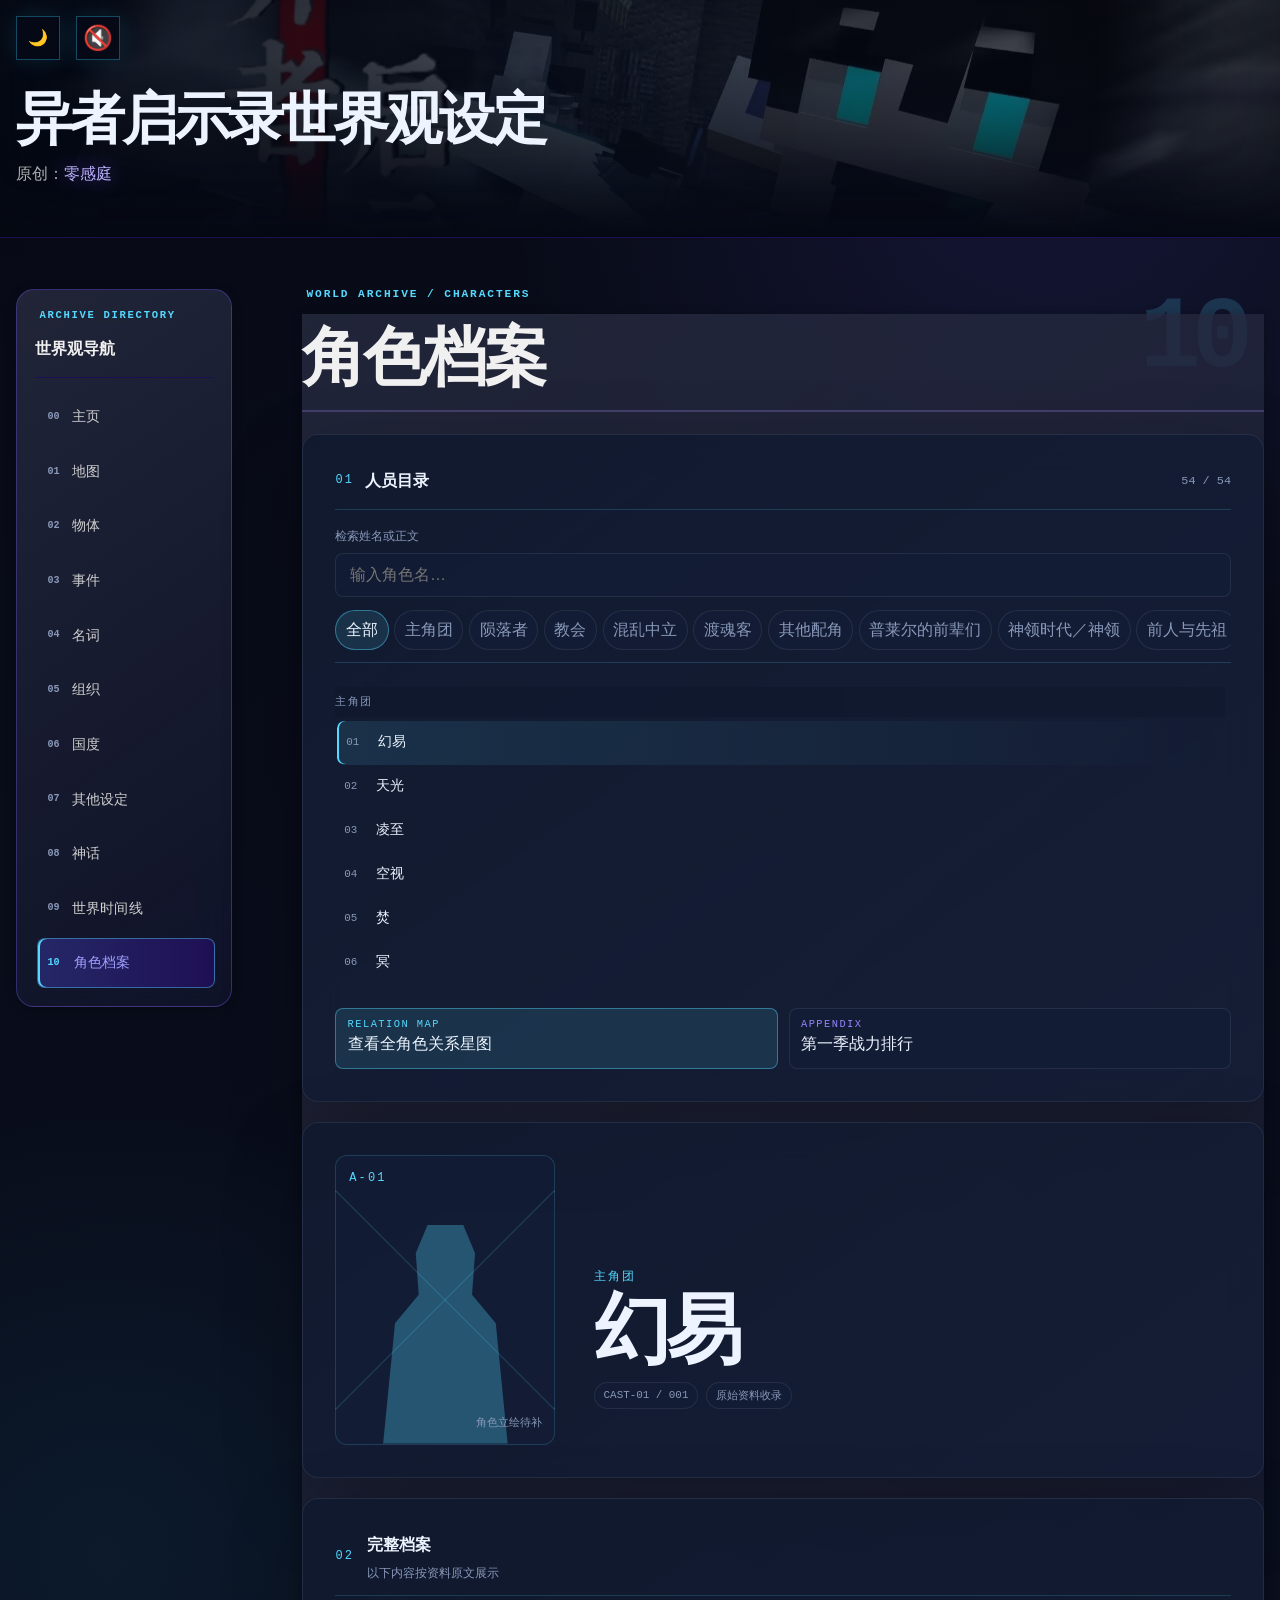
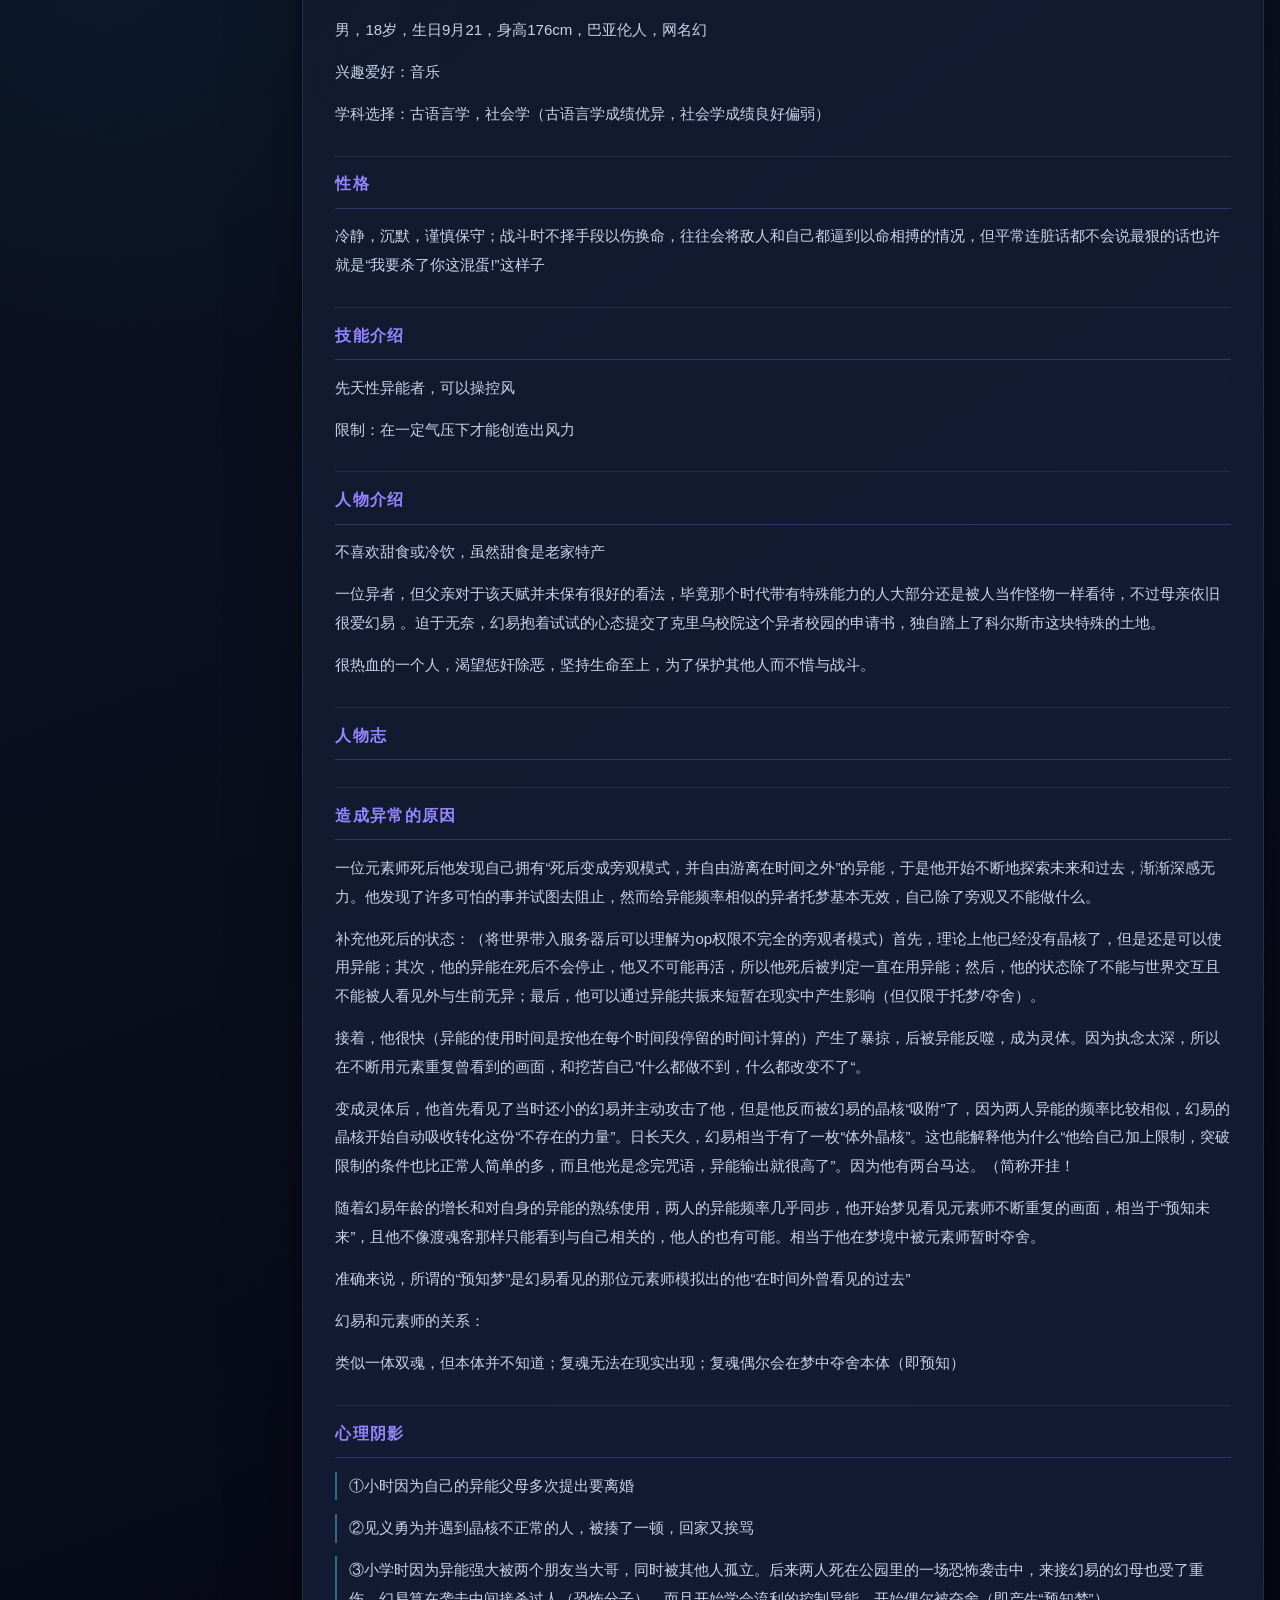
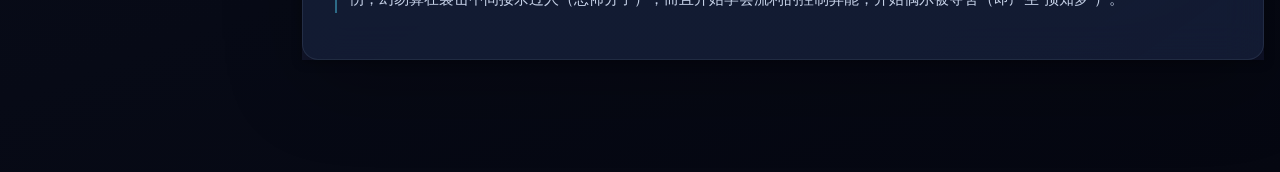
==== pages/characters.html @ fc9caeaf "feat(档案页): 统一子页面并新增角色关系星图 - 统一九个世界观子页面的档案视觉与深浅主题 - 新增角色档案检索、筛选和动态关系星图 - 保持正文原文不变并补充自动化验证" ====
<!DOCTYPE html>
<html lang="zh-CN">
<head>
  <meta charset="utf-8">
  <meta name="viewport" content="width=device-width, initial-scale=1">
  <meta name="page-id" content="characters">
  <meta name="page-title" content="角色档案">
  <link rel="icon" href="data:image/svg+xml,%3Csvg xmlns='http://www.w3.org/2000/svg' viewBox='0 0 64 64'%3E%3Crect width='64' height='64' rx='16' fill='%23050811'/%3E%3Cpath d='M41 13a22 22 0 1 0 0 38' fill='none' stroke='%236bd9ff' stroke-width='6' stroke-linecap='round'/%3E%3Cpath d='M31 20l14 12-14 12z' fill='%236bd9ff'/%3E%3C/svg%3E">
  <title>角色档案 - 异者启示录世界观设定集</title>
  <link rel="stylesheet" href="../css/style.css">
  <link rel="stylesheet" href="../css/anime-style.css">
  <link rel="stylesheet" href="../css/characters.css">
</head>
<body class="character-page">
  <header class="page-header">
    <div class="header-controls">
      <button type="button" class="mode-toggle" id="modeToggle" title="切换夜间模式" aria-label="切换夜间模式" aria-pressed="false">
        <span class="mode-icon" id="modeIcon">🌙</span>
      </button>
      <button type="button" class="music-toggle" id="musicToggle" title="切换背景音乐" aria-label="切换背景音乐" aria-pressed="false">
        <span class="music-icon" id="musicIcon"></span>
      </button>
    </div>
    <h1 class="page-title">异者启示录世界观设定</h1>
    <p class="author-info secondary">原创：<span style="color: #9c27b0; font-weight: 500;">零感庭</span></p>
  </header>

  <div class="main-container">
    <aside class="sidebar">
      <nav class="nav-container">
        <h3 class="nav-title">世界观导航</h3>
        <ul class="nav-list">
          <li class="nav-item"><a href="../index.html" class="nav-link">主页</a></li>
          <li class="nav-item"><a href="./map.html" class="nav-link">地图</a></li>
          <li class="nav-item"><a href="./objects.html" class="nav-link">物体</a></li>
          <li class="nav-item"><a href="./events.html" class="nav-link">事件</a></li>
          <li class="nav-item"><a href="./terms.html" class="nav-link">名词</a></li>
          <li class="nav-item"><a href="./organizations.html" class="nav-link">组织</a></li>
          <li class="nav-item"><a href="./countries.html" class="nav-link">国度</a></li>
          <li class="nav-item"><a href="./other.html" class="nav-link">其他设定</a></li>
          <li class="nav-item"><a href="./mythology.html" class="nav-link">神话</a></li>
          <li class="nav-item"><a href="./timeline.html" class="nav-link">世界时间线</a></li>
          <li class="nav-item"><a href="./characters.html" class="nav-link active">角色档案</a></li>
        </ul>
      </nav>
    </aside>

    <main class="content-area">
      <section class="section character-archive-section" aria-labelledby="character-page-title">
        <h2 id="character-page-title" class="section-title">角色档案</h2>
        <section class="character-directory-panel archive-record-card" aria-label="角色目录">
          <div class="directory-heading">
            <div>
              <span class="panel-index">01</span>
              <h2>人员目录</h2>
            </div>
            <span id="characterCount" class="character-count"></span>
          </div>
          <label class="character-search-label" for="characterSearch">检索姓名或正文</label>
          <input id="characterSearch" class="character-search" type="search" placeholder="输入角色名…" autocomplete="off">
          <div id="categoryFilters" class="category-filters" aria-label="阵营筛选"></div>
          <div id="characterDirectory" class="character-directory" aria-live="polite"></div>
          <div class="directory-actions">
            <button id="openRelationshipMap" class="relationship-map-button" type="button">
              <span>RELATION MAP</span>
              查看全角色关系星图
            </button>
            <button id="appendixButton" class="appendix-button" type="button">
              <span>APPENDIX</span>
              第一季战力排行
            </button>
          </div>
        </section>

        <section class="character-dossier" aria-live="polite" aria-labelledby="activeCharacterName">
          <div class="dossier-masthead archive-record-card">
            <div class="portrait-placeholder" aria-label="角色立绘占位">
              <span class="portrait-code" id="portraitCode">A-01</span>
              <span class="portrait-silhouette" aria-hidden="true"></span>
              <span class="portrait-note">角色立绘待补</span>
            </div>
            <div class="dossier-identity">
              <p class="dossier-category" id="activeCategory">主角团</p>
              <h2 id="activeCharacterName">幻易</h2>
              <div class="dossier-stamps">
                <span id="activeFileCode">CAST-01 / 001</span>
                <span>原始资料收录</span>
              </div>
            </div>
          </div>

          <div class="dossier-body-grid">
            <article class="source-document archive-record-card" aria-label="角色原始档案正文">
              <div class="document-heading">
                <span class="panel-index">02</span>
                <div>
                  <h3>完整档案</h3>
                  <p>以下内容按资料原文展示</p>
                </div>
              </div>
              <div id="characterContent" class="character-content"></div>
            </article>
          </div>
        </section>

        <section id="appendixView" class="character-dossier appendix-view archive-record-card" hidden aria-labelledby="appendixTitle">
          <div class="appendix-head">
            <p class="dossier-category">ARCHIVE APPENDIX</p>
            <h2 id="appendixTitle">第一季战力排行</h2>
            <p>以下内容按资料原文展示</p>
          </div>
          <article id="appendixContent" class="character-content appendix-content"></article>
        </section>
      </section>
    </main>
  </div>

  <div id="relationshipMapModal" class="relationship-map-modal" hidden>
    <section id="relationshipMapDialog" class="relationship-map-dialog" role="dialog" aria-modal="true" aria-labelledby="relationshipMapTitle">
      <header class="relationship-map-header">
        <div>
          <p class="relationship-map-kicker">PERSONNEL RELATION NETWORK</p>
          <h2 id="relationshipMapTitle">全角色关系星图</h2>
        </div>
        <button id="closeRelationshipMap" class="relationship-map-close" type="button" aria-label="关闭全角色关系星图">×</button>
      </header>
      <div class="relationship-map-toolbar">
        <label for="relationshipMapCharacterSelect">聚焦角色</label>
        <select id="relationshipMapCharacterSelect"></select>
        <p class="relationship-map-counts">
          <span><strong id="relationshipMapNodeCount">54</strong> 角色节点</span>
          <span><strong id="relationshipMapEdgeCount">36</strong> 关系连线</span>
        </p>
      </div>
      <div class="relationship-map-stage">
        <canvas id="relationshipMapCanvas" aria-label="可拖动、缩放并点击角色节点的全角色关系图"></canvas>
        <p class="relationship-map-hint">滚轮缩放 · 拖动画布 · 点击节点聚焦</p>
      </div>
      <footer class="relationship-map-inspector">
        <div>
          <span class="relationship-map-status">CURRENT FOCUS</span>
          <strong id="relationshipMapFocusName">全部角色</strong>
          <small id="relationshipMapFocusMeta">点击任一节点，仅显示其直接关系</small>
        </div>
        <button id="relationshipMapViewCharacter" type="button" disabled>查看角色档案</button>
      </footer>
    </section>
  </div>

  <button type="button" id="backToTop" class="back-to-top" title="返回顶部" aria-label="返回顶部">↑</button>
  <script src="../js/state-manager.js"></script>
  <script src="../js/characters-data.js"></script>
  <script src="../js/archive-page.js"></script>
  <script src="../js/shared.js"></script>
  <script src="../js/character-relationship-map.js"></script>
  <script src="../js/characters.js"></script>
</body>
</html>
---- css/style.css ----
/* ===== 重置和基础样式 ===== */
* {
  margin: 0;
  padding: 0;
  box-sizing: border-box;
}

html {
  scroll-behavior: smooth;
}

body {
  font-family: -apple-system, BlinkMacSystemFont, "Segoe UI", "Microsoft YaHei", sans-serif;
  line-height: 1.8;
  color: #333;
  background-color: #f0f0f0;
}

body.home-page {
  --home-copy-fade: 0;
  scroll-snap-type: y mandatory;
  overscroll-behavior-y: contain;
}

body.home-page .page-header,
body.home-page .main-container {
  scroll-snap-stop: always;
}

body.home-page .page-header {
  min-height: 100svh;
  display: flex;
  flex-direction: column;
  justify-content: center;
  align-items: center;
  padding: clamp(5rem, 12vh, 8rem) 1rem;
  scroll-snap-align: start;
  isolation: isolate;
}

body.home-page .page-header>* {
  position: relative;
  z-index: 1;
}

body.home-page .page-title {
  opacity: calc(1 - var(--home-copy-fade));
  transform: translateY(calc(var(--home-copy-fade) * -2rem));
  filter: blur(calc(var(--home-copy-fade) * 8px));
  transition: opacity 0.18s linear, transform 0.28s ease-out, filter 0.28s ease-out;
  animation: homeTitleIntroFade 1.35s ease-out 0.15s 1;
  will-change: opacity, transform, filter;
}

body.home-page .author-info.secondary {
  opacity: calc(1 - (var(--home-copy-fade) * 0.8));
  transform: translateY(calc(var(--home-copy-fade) * -1rem));
  transition: opacity 0.18s linear, transform 0.28s ease-out;
  will-change: opacity, transform;
}

body.home-page .main-container {
  min-height: 100svh;
  width: min(1400px, calc(100% - 2rem));
  padding: clamp(1.5rem, 4vh, 3rem) 0;
  gap: clamp(1.5rem, 3vw, 2.5rem);
  align-items: flex-start;
  scroll-snap-align: start;
}

body.home-page .sidebar {
  top: clamp(1rem, 8vh, 5rem);
}

body.home-page .content-area {
  position: relative;
  display: grid;
  gap: 2rem;
  align-content: center;
  padding-top: 4rem;
}

body.home-page .home-main-controls {
  top: 1rem;
  left: 1rem;
  z-index: 12;
}

body.home-page .image-slider {
  height: clamp(280px, 44svh, 460px);
  margin-bottom: 0;
}

body.home-page .home-intro {
  margin-bottom: 0;
}

/* 几何图案装饰 */
.geometric-decoration {
  position: relative;
  overflow: hidden;
}

.geometric-decoration::before {
  content: '';
  position: absolute;
  top: -50%;
  left: -50%;
  width: 200%;
  height: 200%;
  background:
    radial-gradient(circle at 25% 25%, rgba(52, 152, 219, 0.1) 0%, transparent 50%),
    radial-gradient(circle at 75% 75%, rgba(52, 152, 219, 0.1) 0%, transparent 50%),
    linear-gradient(45deg, transparent 48%, rgba(52, 152, 219, 0.1) 49%, rgba(52, 152, 219, 0.1) 51%, transparent 52%),
    linear-gradient(-45deg, transparent 48%, rgba(52, 152, 219, 0.1) 49%, rgba(52, 152, 219, 0.1) 51%, transparent 52%);
  background-size: 100px 100px, 100px 100px, 50px 50px, 50px 50px;
  animation: geometricMove 20s linear infinite;
  z-index: 0;
}

@keyframes geometricMove {
  0% {
    transform: translate(0, 0);
  }

  100% {
    transform: translate(50px, 50px);
  }
}

@keyframes homeTitleIntroFade {
  0% {
    opacity: 1;
    transform: translateY(0);
    filter: blur(0);
  }

  45% {
    opacity: 0.12;
    transform: translateY(-0.85rem);
    filter: blur(6px);
  }

  100% {
    opacity: 1;
    transform: translateY(0);
    filter: blur(0);
  }
}

/* ===== 布局样式 ===== */
.page-header {
  background-color: #e8eaf6;
  background-image: url('../picture/headPic.jpg');
  background-position: center center;
  background-repeat: no-repeat;
  background-size: cover;
  text-align: center;
  padding: 3rem 1rem;
  border-bottom: 1px solid #c5cae9;
  position: relative;
  overflow: hidden;
}

.page-header::before {
  content: '';
  position: absolute;
  inset: 0;
  background: none;
  z-index: 0;
}

.page-title {
  font-size: 2.5rem;
  margin-bottom: 1rem;
  color: #303f9f;
  font-weight: 700;
  position: relative;
  z-index: 1;
}

.author-info {
  font-size: 1rem;
  color: #666;
  margin: 0.5rem 0;
  position: relative;
  z-index: 1;
}

.author-info.secondary {
  color: #888;
  position: relative;
  z-index: 1;
}

/* ===== 主容器 ===== */
.main-container {
  display: flex;
  max-width: 1400px;
  margin: 0 auto;
  padding: 2rem 0;
}

/* ===== 左侧导航 ===== */
.sidebar {
  width: 250px;
  position: sticky;
  top: 2rem;
  height: fit-content;
  margin-right: 2rem;
}

.nav-container {
  background-color: #ffffff;
  border-radius: 8px;
  box-shadow: 0 2px 10px rgba(0, 0, 0, 0.1);
  padding: 1.5rem;
}

.nav-title {
  font-size: 1.2rem;
  font-weight: 600;
  color: #303f9f;
  margin-bottom: 1rem;
  padding-bottom: 0.5rem;
  border-bottom: 1px solid #e8eaf6;
}

.nav-list {
  list-style: none;
}

.nav-item {
  margin-bottom: 0.5rem;
}

.nav-link {
  color: #666;
  text-decoration: none;
  padding: 0.75rem 1rem;
  display: block;
  border-radius: 4px;
  transition: background-color 0.3s ease, color 0.3s ease, transform 0.3s ease, box-shadow 0.3s ease, opacity 0.3s ease, visibility 0.3s ease, border-color 0.3s ease;
}

.nav-link:hover {
  background-color: #e8eaf6;
  color: #303f9f;
  transform: translateX(5px);
}

.nav-link.active {
  background-color: #c5cae9;
  color: #303f9f;
  font-weight: 500;
}

/* ===== 右侧内容 ===== */
.content-area {
  flex: 1;
}

/* ===== 图片滚动区域 ===== */
.image-slider {
  position: relative;
  overflow: hidden;
  border-radius: 12px;
  margin-bottom: 3rem;
  box-shadow: 0 4px 20px rgba(0, 0, 0, 0.1);
  height: 400px;
  width: 100%;
}

.slider-container {
  position: relative;
  width: 100%;
  height: 100%;
  overflow: hidden;
}

.slider-wrapper {
  display: flex;
  height: 100%;
  transition: transform 2s ease;
}

.slider-item {
  flex: 0 0 100%;
  height: 100%;
  display: flex;
  align-items: center;
  justify-content: center;
  background-color: #e8eaf6;
}

.slider-item img {
  max-width: 100%;
  max-height: 100%;
  object-fit: contain;
}

.slider-controls {
  position: absolute;
  top: 50%;
  left: 0;
  right: 0;
  transform: translateY(-50%);
  display: flex;
  justify-content: space-between;
  padding: 0 1rem;
}

.slider-btn {
  background-color: rgba(255, 255, 255, 0.8);
  border: none;
  border-radius: 50%;
  width: 40px;
  height: 40px;
  font-size: 1.5rem;
  cursor: pointer;
  transition: background-color 0.3s ease, color 0.3s ease, transform 0.3s ease, box-shadow 0.3s ease, opacity 0.3s ease, visibility 0.3s ease, border-color 0.3s ease;
  box-shadow: 0 2px 10px rgba(0, 0, 0, 0.1);
}

.slider-btn:hover {
  background-color: #ffffff;
  transform: scale(1.1);
}

/* ===== 内容区域 ===== */
.section {
  background-color: #ffffff;
  border-radius: 8px;
  padding: 2rem;
  margin-bottom: 2rem;
  box-shadow: 0 2px 10px rgba(0, 0, 0, 0.1);
}

.section-title {
  font-size: 1.75rem;
  color: #303f9f;
  margin-bottom: 1.5rem;
  padding-bottom: 0.75rem;
  border-bottom: 2px solid #3498db;
}

/* 内容项目标题样式 */
.object-item h3,
.event-item h3,
.term-item h3,
.country-article h3,
.content-section h3 {
  font-size: 1.5rem;
  color: #2c3e50;
  margin-bottom: 1rem;
  padding-bottom: 0.5rem;
  border-bottom: 1px solid #e8eaf6;
}

body.dark-mode .object-item h3,
body.dark-mode .event-item h3,
body.dark-mode .term-item h3,
body.dark-mode .country-article h3,
body.dark-mode .content-section h3 {
  color: #f0f0f0;
  border-bottom: 1px solid #3a316a;
}

/* h4 和 h5 标题样式 */
h4 {
  font-size: 1.25rem;
  color: #34495e;
  margin: 1.5rem 0 1rem 0;
  padding-bottom: 0.5rem;
  border-bottom: 1px solid #e3e7f1;
}

h5 {
  font-size: 1.1rem;
  color: #495057;
  margin: 1rem 0 0.75rem 0;
  padding-bottom: 0.25rem;
  border-bottom: 1px solid #e9ecef;
}

body.dark-mode h4 {
  color: #d0d0d0;
  border-bottom: 1px solid #3a316a;
}

body.dark-mode h5 {
  color: #b0b0b0;
  border-bottom: 1px solid #3a316a;
}

/* ===== 内容项目样式 ===== */
.country-article,
.object-item,
.event-item,
.term-item,
.content-section {
  background-color: #fafaff;
  border-radius: 8px;
  padding: 1.5rem;
  margin-bottom: 1.5rem;
  border: 1px solid #e3e7f1;
  box-shadow: 0 2px 8px rgba(0, 0, 0, 0.05);
  transition: background-color 0.3s ease, color 0.3s ease, transform 0.3s ease, box-shadow 0.3s ease, opacity 0.3s ease, visibility 0.3s ease, border-color 0.3s ease;
}

.country-article:hover,
.object-item:hover,
.event-item:hover,
.term-item:hover,
.content-section:hover {
  box-shadow: 0 4px 16px rgba(0, 0, 0, 0.1);
  transform: translateY(-2px);
}

.country-title {
  font-size: 1.5rem;
  color: #303f9f;
  margin-bottom: 1rem;
}

.subsection-title {
  font-size: 1.2rem;
  color: #666;
  margin: 1.25rem 0 0.75rem 0;
  font-weight: 600;
}

.content-paragraph {
  text-indent: 2em;
  margin: 0.75rem 0;
  line-height: 1.8;
  color: #333;
}

.highlight-text {
  color: #303f9f;
  font-weight: 500;
}

/* 其他设定部分的内容框 */
.other-content-box {
  background-color: #fafaff;
  border-radius: 8px;
  padding: 1.5rem;
  margin-bottom: 1.5rem;
  border: 1px solid #e3e7f1;
  box-shadow: 0 2px 8px rgba(0, 0, 0, 0.05);
}

/* ===== 子导航样式 ===== */
.sub-nav {
  margin-bottom: 2rem;
}

.sub-nav ul {
  list-style: none;
  display: flex;
  flex-wrap: wrap;
  gap: 1rem;
  transition: background-color 0.3s ease, color 0.3s ease, transform 0.3s ease, box-shadow 0.3s ease, opacity 0.3s ease, visibility 0.3s ease, border-color 0.3s ease;
}

.sub-nav li {
  margin-bottom: 0;
  flex-shrink: 0;
  transition: background-color 0.3s ease, color 0.3s ease, transform 0.3s ease, box-shadow 0.3s ease, opacity 0.3s ease, visibility 0.3s ease, border-color 0.3s ease;
  position: relative;
}

.sub-nav a {
  color: #303f9f;
  text-decoration: none;
  padding: 0.5rem 1rem;
  border-radius: 4px;
  background-color: #fafaff;
  transition: background-color 0.3s ease, color 0.3s ease, transform 0.3s ease, box-shadow 0.3s ease, opacity 0.3s ease, visibility 0.3s ease, border-color 0.3s ease;
  display: block;
  white-space: nowrap;
}

.sub-nav li:hover {
  transform: scale(1.1);
  z-index: 10;
}

.sub-nav li:hover~li {
  transform: translateX(5px);
}

.sub-nav li:hover+li {
  transform: translateX(10px);
}

.sub-nav li:hover a {
  background-color: #e8eaf6;
  box-shadow: 0 4px 12px rgba(52, 152, 219, 0.3);
  color: #303f9f;
}

/* ===== 返回顶部按钮 ===== */
.back-to-top {
  position: fixed;
  bottom: 2rem;
  right: 2rem;
  background-color: #c5cae9;
  color: #303f9f;
  border: none;
  border-radius: 50%;
  width: 50px;
  height: 50px;
  font-size: 1.5rem;
  cursor: pointer;
  opacity: 0;
  visibility: hidden;
  transition: background-color 0.3s ease, color 0.3s ease, transform 0.3s ease, box-shadow 0.3s ease, opacity 0.3s ease, visibility 0.3s ease, border-color 0.3s ease;
  box-shadow: 0 2px 10px rgba(0, 0, 0, 0.2);
  z-index: 999;
}

.back-to-top.visible {
  opacity: 1;
  visibility: visible;
}

.back-to-top:hover {
  background-color: #303f9f;
  color: #ffffff;
  transform: translateY(-3px);
  box-shadow: 0 4px 15px rgba(0, 0, 0, 0.3);
}

/* ===== 响应式设计 ===== */
@media (max-width: 1024px) {
  .main-container {
    flex-direction: column;
    padding: 1rem;
  }

  .sidebar {
    width: 100%;
    position: relative;
    top: 0;
    margin-right: 0;
    margin-bottom: 2rem;
  }

  .nav-list {
    display: flex;
    overflow-x: auto;
    padding-bottom: 0.5rem;
  }

  .nav-item {
    margin-right: 0.5rem;
    margin-bottom: 0;
    flex-shrink: 0;
  }

  .nav-link {
    white-space: nowrap;
  }

  .image-slider {
    height: 300px;
  }

  body.home-page {
    scroll-snap-type: y proximity;
  }

  body.home-page .page-header {
    min-height: 90svh;
  }

  body.home-page .main-container {
    width: auto;
    min-height: auto;
    padding: 1rem;
  }

  body.home-page .content-area {
    align-content: start;
  }

  body.home-page .home-main-controls {
    top: 0.75rem;
    left: 0.75rem;
  }

}

@media (max-width: 768px) {
  .page-title {
    font-size: 2rem;
  }

  .section {
    padding: 1.5rem;
  }

  .country-article {
    padding: 1.25rem;
  }

  .image-slider {
    height: 250px;
  }

  .back-to-top {
    bottom: 1rem;
    right: 1rem;
    width: 45px;
    height: 45px;
    font-size: 1.25rem;
  }

  body.home-page .page-header {
    min-height: 86svh;
  }
}

@media (max-width: 480px) {
  .page-header {
    padding: 2rem 1rem;
  }

  .page-title {
    font-size: 1.75rem;
  }

  .section {
    padding: 1rem;
  }

  .image-slider {
    height: 200px;
  }
}

/* 模式切换按钮 */
.header-controls {
  position: absolute;
  top: 1rem;
  left: 1rem;
  display: flex;
  align-items: center;
  gap: 1rem;
  z-index: 10;
}



.mode-toggle {
  background: none;
  border: none;
  padding: 0;
  color: inherit;
  cursor: pointer;
  font-size: 1.5rem;
  transition: transform 0.3s ease;
  display: flex;
  align-items: center;
  justify-content: center;
  width: 32px;
  height: 32px;
}

.music-toggle {
  background: none;
  border: none;
  padding: 0;
  color: inherit;
  cursor: pointer;
  font-size: 1.5rem;
  transition: transform 0.3s ease;
  display: flex;
  align-items: center;
  justify-content: center;
  width: 32px;
  height: 32px;
}

.mode-toggle:hover,
.music-toggle:hover {
  transform: scale(1.1);
}

.mode-toggle:focus-visible,
.music-toggle:focus-visible,
.slider-btn:focus-visible,
.back-to-top:focus-visible,
.nav-link:focus-visible {
  outline: 2px solid #3498db;
  outline-offset: 3px;
}

.mode-icon {
  display: block;
}

/* 音乐图标 - 使用emoji */
.music-icon {
  display: inline-block;
  font-size: 1.5rem;
}

body.dark-mode .music-icon.muted::after {
  background-color: #666;
}

/* 夜间模式 */
body.dark-mode {
  background-color: #1a0436;
  color: #e0e0e0;
}

body.dark-mode .page-header {
  background-color: #2a1d32;
  border-bottom: 1px solid #1e0f53;
}

body.dark-mode .page-header::before {
  background: none;
}

body.dark-mode .page-title {
  color: #f0f0f0;
}

body.dark-mode .author-info {
  color: #d0d0d0;
}

body.dark-mode .author-info.secondary {
  color: #b0b0b0;
}


body.dark-mode .nav-container {
  background-color: #2a1d32;
  box-shadow: 0 2px 10px rgba(0, 0, 0, 0.3);
}

body.dark-mode .nav-title {
  color: #f0f0f0;
  border-bottom: 1px solid #1e0f53;
}

body.dark-mode .nav-link {
  color: #d0d0d0;
}

body.dark-mode .nav-link:hover {
  background-color: #1e0f53;
  color: #a0a0ff;
}

body.dark-mode .nav-link.active {
  background-color: #1e0f53;
  color: #a0a0ff;
}

body.dark-mode .slider-item {
  background-color: #2a1d32;
}

body.dark-mode .section {
  background-color: #2a1d32;
  box-shadow: 0 2px 10px rgba(0, 0, 0, 0.3);
}

body.dark-mode .section-title {
  color: #f0f0f0;
  border-bottom: 2px solid #413c6a;
}

body.dark-mode table {
  border-collapse: collapse;
  width: 100%;
}

body.dark-mode table th,
body.dark-mode table td {
  border: 1px solid #413c6a;
  padding: 0.75rem;
  text-align: left;
}

body.dark-mode table th {
  background-color: #211c48;
  color: #f0f0f0;
}

body.dark-mode .country-article,
body.dark-mode .object-item,
body.dark-mode .event-item,
body.dark-mode .term-item,
body.dark-mode .content-section,
body.dark-mode .other-content-box {
  background-color: #211c48;
  border: 1px solid #3a316a;
  box-shadow: 0 2px 8px rgba(0, 0, 0, 0.2);
  transition: background-color 0.3s ease, color 0.3s ease, transform 0.3s ease, box-shadow 0.3s ease, opacity 0.3s ease, visibility 0.3s ease, border-color 0.3s ease;
}

body.dark-mode .country-article:hover,
body.dark-mode .object-item:hover,
body.dark-mode .event-item:hover,
body.dark-mode .term-item:hover,
body.dark-mode .content-section:hover,
body.dark-mode .other-content-box:hover {
  box-shadow: 0 4px 16px rgba(0, 0, 0, 0.3);
  transform: translateY(-2px);
}

body.dark-mode .country-title {
  color: #f0f0f0;
}

body.dark-mode .subsection-title {
  color: #d0d0d0;
}

body.dark-mode .content-paragraph {
  color: #d0d0d0;
}

body.dark-mode .highlight-text {
  color: #f0f0f0;
}

body.dark-mode .sub-nav a {
  color: #d0d0d0;
  background-color: #211c48;
}

body.dark-mode .sub-nav li:hover a {
  background-color: #2a1d32;
  box-shadow: 0 4px 12px rgba(100, 100, 255, 0.3);
  color: #f0f0f0;
}

body.dark-mode .back-to-top {
  background-color: #1e0f53;
  color: #f0f0f0;
  box-shadow: 0 2px 10px rgba(0, 0, 0, 0.3);
}

body.dark-mode .back-to-top:hover {
  background-color: #2a1d32;
  color: #ffffff;
  box-shadow: 0 4px 15px rgba(0, 0, 0, 0.4);
}

body.dark-mode footer {
  background-color: #2a1d32 !important;
  border-top: 1px solid #1e0f53 !important;
  color: #d0d0d0 !important;
}

/* 组织框样式 */
.org-box {
  background-color: #fcfaff;
  border-radius: 8px;
  padding: 1.5rem;
  margin-bottom: 1.5rem;
  border: 1px solid #e3e7f1;
  box-shadow: 0 2px 8px rgba(0, 0, 0, 0.05);
  transition: background-color 0.3s ease, color 0.3s ease, transform 0.3s ease, box-shadow 0.3s ease, opacity 0.3s ease, visibility 0.3s ease, border-color 0.3s ease;
}

.org-box:hover {
  box-shadow: 0 4px 16px rgba(0, 0, 0, 0.1);
  transform: translateY(-2px);
}

body.dark-mode .org-box {
  background-color: #211c48 !important;
  border: 1px solid #3a316a;
  box-shadow: 0 2px 8px rgba(0, 0, 0, 0.2);
}

body.dark-mode .org-box:hover {
  box-shadow: 0 4px 16px rgba(0, 0, 0, 0.3);
}

/* 主页介绍部分样式 */
.home-intro {
  background-color: #ffffff;
  border-radius: 8px;
  padding: 2rem;
  margin-bottom: 2rem;
  box-shadow: 0 2px 10px rgba(0, 0, 0, 0.1);
}

.home-intro .content-paragraph {
  text-indent: 0;
  margin: 1rem 0;
  line-height: 1.8;
  color: #333;
}

.home-intro ul {
  list-style: disc;
  margin: 1rem 0;
  padding-left: 2rem;
}

.home-intro li {
  margin-bottom: 0.5rem;
  color: #333;
}

body.dark-mode .home-intro {
  background-color: #2a1d32;
  box-shadow: 0 2px 10px rgba(0, 0, 0, 0.3);
}

body.dark-mode .home-intro .content-paragraph {
  color: #d0d0d0;
}

body.dark-mode .home-intro li {
  color: #d0d0d0;
}

/* 页脚样式 */
.page-footer {
  background-color: #e8eaf6;
  text-align: center;
  padding: clamp(1.75rem, 3vw, 2.5rem) 1.5rem;
  margin-top: clamp(1.5rem, 3vh, 2.25rem);
  border-top: 1px solid #c5cae9;
  color: #666;
}

.page-footer p {
  margin: 0.35rem 0;
  color: #666;
  line-height: 1.7;
  font-size: 0.95rem;
}

body.dark-mode .page-footer {
  background-color: #2a1d32;
  border-top: 1px solid #1e0f53;
  color: #d0d0d0;
}

body.dark-mode .page-footer p {
  color: #d0d0d0;
}

body.dark-mode .content-box {
  background-color: #211c48 !important;
  color: #d0d0d0 !important;
}

body.dark-mode .content-box p {
  color: #d0d0d0 !important;
}

/* 几何线条图标 */
.mode-icon.moon {
  position: relative;
  width: 24px;
  height: 24px;
  display: inline-block;
}

.mode-icon.moon::before {
  content: '';
  position: absolute;
  top: 0;
  left: 0;
  width: 24px;
  height: 24px;
  border: 2px solid #f0f0f0;
  border-radius: 50%;
  box-shadow: inset -6px -6px 0 0 #1a0436;
}

.mode-icon.sun {
  position: relative;
  width: 24px;
  height: 24px;
  display: inline-block;
}

.mode-icon.sun::before {
  content: '';
  position: absolute;
  top: 6px;
  left: 6px;
  width: 12px;
  height: 12px;
  background-color: #f0f0f0;
  border-radius: 50%;
}

.mode-icon.sun::after {
  content: '';
  position: absolute;
  top: 0;
  left: 10px;
  width: 4px;
  height: 24px;
  background-color: #f0f0f0;
  box-shadow: 14px 0 0 0 #f0f0f0, 7px 7px 0 0 #f0f0f0, 7px -7px 0 0 #f0f0f0, -7px 7px 0 0 #f0f0f0, -7px -7px 0 0 #f0f0f0;
}
---- css/anime-style.css ----
/* 番剧资料站视觉覆盖层：尽量不改正文结构 */
:root {
  color-scheme: dark;
  --anime-bg: #070917;
  --anime-bg-2: #120a24;
  --anime-surface: rgba(18, 22, 45, 0.76);
  --anime-surface-strong: rgba(26, 32, 68, 0.92);
  --anime-border: rgba(124, 92, 255, 0.34);
  --anime-border-hot: rgba(53, 212, 255, 0.58);
  --anime-text: #eaf0ff;
  --anime-muted: #9da9d3;
  --anime-blue: #35d4ff;
  --anime-purple: #7c5cff;
  --anime-red: #ff3d6e;
  --anime-gold: #ffd36a;
  --anime-shadow: 0 24px 80px rgba(0, 0, 0, 0.46);
  --anime-ease: cubic-bezier(.2, .8, .2, 1);
  --author-chip-bg: linear-gradient(135deg, rgba(3, 8, 24, 0.88), rgba(24, 21, 54, 0.82));
  --author-chip-border: var(--anime-border);
  --author-chip-text: #f7fbff;
  --author-chip-name: #beb4ff;
  --author-chip-shadow: 0 14px 36px rgba(0, 0, 0, 0.34);
  --author-chip-name-shadow: 0 0 18px rgba(124, 92, 255, 0.56);
}

html {
  background: var(--anime-bg);
}

body {
  color: var(--anime-text);
  background:
    radial-gradient(circle at 16% 12%, rgba(53, 212, 255, 0.2), transparent 28rem),
    radial-gradient(circle at 86% 18%, rgba(124, 92, 255, 0.28), transparent 32rem),
    radial-gradient(circle at 70% 78%, rgba(255, 61, 110, 0.13), transparent 26rem),
    linear-gradient(135deg, var(--anime-bg), var(--anime-bg-2) 58%, #050611);
  overflow-x: hidden;
}

body.anime-home-page a,
body.anime-home-page a:hover,
body.anime-home-page a:focus-visible,
body.anime-home-page a:active {
  text-decoration: none;
}

body::before,
body::after {
  content: '';
  position: fixed;
  inset: 0;
  pointer-events: none;
  z-index: -1;
}

body::before {
  background-image:
    linear-gradient(rgba(53, 212, 255, 0.05) 1px, transparent 1px),
    linear-gradient(90deg, rgba(53, 212, 255, 0.05) 1px, transparent 1px);
  background-size: 72px 72px;
  mask-image: linear-gradient(to bottom, black, transparent 82%);
}

body::after {
  background: linear-gradient(transparent 94%, rgba(53, 212, 255, 0.08) 95%, transparent 100%);
  background-size: 100% 9px;
  mix-blend-mode: screen;
  opacity: 0.45;
}

.page-header {
  min-height: 42svh;
  display: grid;
  place-items: center;
  padding: clamp(4rem, 10vh, 8rem) 1rem;
  border-bottom: 1px solid rgba(53, 212, 255, 0.18);
  background-color: #10142d;
  background-image:
    linear-gradient(to top, rgba(7, 9, 23, 0.92), rgba(7, 9, 23, 0.18) 56%, rgba(7, 9, 23, 0.78)),
    radial-gradient(circle at 72% 18%, rgba(53, 212, 255, 0.28), transparent 18rem),
    url('../picture/headPic.jpg');
  background-size: cover;
  box-shadow: inset 0 -80px 90px rgba(7, 9, 23, 0.78);
}

body.home-page .page-header {
  min-height: 100svh;
}

.page-header::before {
  background:
    linear-gradient(90deg, transparent, rgba(53, 212, 255, 0.18), transparent),
    radial-gradient(circle at 50% 50%, rgba(124, 92, 255, 0.2), transparent 22rem);
  opacity: 0.7;
}

.page-title {
  margin: 0;
  max-width: min(100%, 980px);
  color: var(--anime-text);
  font-size: clamp(2.8rem, 8vw, 7.2rem);
  line-height: 0.98;
  letter-spacing: -0.08em;
  text-shadow: 0 0 36px rgba(53, 212, 255, 0.28), 0 14px 60px rgba(0, 0, 0, 0.45);
  text-wrap: balance;
}

.author-info.secondary {
  margin-top: 1.25rem;
  padding: 0.65rem 1rem;
  border: 1px solid var(--author-chip-border);
  border-radius: 999px;
  color: var(--author-chip-text);
  background: var(--author-chip-bg);
  box-shadow: var(--author-chip-shadow);
  backdrop-filter: blur(14px);
  -webkit-backdrop-filter: blur(14px);
}

.author-info.secondary span {
  color: var(--author-chip-name) !important;
  text-shadow: var(--author-chip-name-shadow);
}

.main-container {
  width: min(1400px, calc(100% - 2rem));
  gap: clamp(1.5rem, 3vw, 2.5rem);
  padding: clamp(1.5rem, 4vh, 3rem) 0;
}

.sidebar {
  width: 270px;
}

.nav-container,
.section,
.home-intro,
.country-article,
.object-item,
.event-item,
.term-item,
.content-section,
.other-content-box,
.org-box {
  border: 1px solid var(--anime-border);
  background:
    linear-gradient(145deg, rgba(255, 255, 255, 0.08), transparent),
    var(--anime-surface);
  box-shadow: inset 0 1px 0 rgba(255, 255, 255, 0.08), var(--anime-shadow);
  backdrop-filter: blur(18px);
}

.nav-container {
  position: relative;
  overflow: hidden;
  border-radius: 28px;
  padding: 1.25rem;
}

.nav-container::before {
  content: 'ARCHIVE DIRECTORY';
  display: block;
  margin-bottom: 0.8rem;
  color: var(--anime-blue);
  font-size: 0.72rem;
  letter-spacing: 0.18em;
}

.nav-title {
  color: var(--anime-text);
  border-bottom-color: rgba(53, 212, 255, 0.2);
}

.nav-list {
  display: grid;
  gap: 0.55rem;
}

.nav-item {
  margin: 0;
}

.nav-link {
  min-height: 44px;
  color: var(--anime-muted);
  border: 1px solid transparent;
  border-radius: 16px;
  background: rgba(255, 255, 255, 0.035);
  letter-spacing: 0.04em;
  transition: background-color 0.22s var(--anime-ease), color 0.22s var(--anime-ease), transform 0.22s var(--anime-ease), box-shadow 0.22s var(--anime-ease), border-color 0.22s var(--anime-ease);
}

.nav-link:hover,
.nav-link:focus-visible,
.nav-link.active {
  color: var(--anime-text);
  border-color: var(--anime-border-hot);
  background: rgba(53, 212, 255, 0.1);
  box-shadow: 0 0 26px rgba(53, 212, 255, 0.12), inset 0 0 16px rgba(53, 212, 255, 0.06);
  transform: translateX(4px);
}

.content-area {
  min-width: 0;
}

.section,
.home-intro {
  border-radius: 32px;
  padding: clamp(1.25rem, 3vw, 2.25rem);
}

.section-title {
  color: var(--anime-text);
  border-bottom: 1px solid rgba(53, 212, 255, 0.28);
  font-size: clamp(1.7rem, 3vw, 2.55rem);
  letter-spacing: -0.04em;
}

.section-title::before {
  content: 'FILE / ';
  color: var(--anime-blue);
  font-size: 0.78rem;
  letter-spacing: 0.16em;
  vertical-align: middle;
}

.country-title,
.object-item h3,
.event-item h3,
.term-item h3,
.country-article h3,
.content-section h3 {
  color: #fff;
  border-bottom-color: rgba(124, 92, 255, 0.26);
  text-shadow: 0 0 18px rgba(124, 92, 255, 0.22);
}

h4,
h5,
.subsection-title {
  color: #d9e2ff;
  border-bottom-color: rgba(53, 212, 255, 0.16);
}

.content-paragraph,
.home-intro .content-paragraph,
.home-intro li,
.country-article p,
.object-item p,
.event-item p,
.term-item p,
.content-section p,
.other-content-box p,
.org-box p {
  color: #cbd6f6;
}

.highlight-text,
strong {
  color: #f2d6ff;
}

.image-slider {
  height: clamp(260px, 44svh, 480px);
  border: 1px solid rgba(53, 212, 255, 0.26);
  border-radius: 30px;
  background: var(--anime-surface);
  box-shadow: var(--anime-shadow), 0 0 44px rgba(124, 92, 255, 0.14);
}

.slider-item {
  background:
    radial-gradient(circle at 50% 20%, rgba(53, 212, 255, 0.12), transparent 20rem),
    rgba(16, 20, 45, 0.72);
}

.slider-item img,
.map-image img,
.content-paragraph img {
  border-radius: 22px;
  box-shadow: 0 18px 50px rgba(0, 0, 0, 0.28);
}

.slider-btn,
.mode-toggle,
.music-toggle,
.back-to-top {
  min-width: 44px;
  min-height: 44px;
  color: var(--anime-text);
  border: 1px solid rgba(53, 212, 255, 0.32);
  background: rgba(7, 9, 23, 0.62);
  backdrop-filter: blur(12px);
  box-shadow: 0 0 24px rgba(53, 212, 255, 0.12);
}

.slider-btn:hover,
.mode-toggle:hover,
.music-toggle:hover,
.back-to-top:hover {
  color: #fff;
  border-color: var(--anime-border-hot);
  background: rgba(53, 212, 255, 0.13);
  transform: translateY(-2px) scale(1.04);
}

.mode-toggle:focus-visible,
.music-toggle:focus-visible,
.slider-btn:focus-visible,
.back-to-top:focus-visible,
.nav-link:focus-visible,
.sub-nav a:focus-visible {
  outline: 2px solid var(--anime-blue);
  outline-offset: 3px;
}

.sub-nav ul {
  gap: 0.75rem;
}

.sub-nav a {
  color: #dbe5ff;
  border: 1px solid rgba(124, 92, 255, 0.28);
  border-radius: 999px;
  background: rgba(255, 255, 255, 0.05);
  transition: background-color 0.22s var(--anime-ease), color 0.22s var(--anime-ease), box-shadow 0.22s var(--anime-ease), border-color 0.22s var(--anime-ease);
}

.sub-nav li:hover,
.sub-nav li:hover + li,
.sub-nav li:hover ~ li {
  transform: none;
}

.sub-nav li:hover a,
.sub-nav a:focus-visible {
  color: #fff;
  border-color: var(--anime-border-hot);
  background: rgba(53, 212, 255, 0.12);
  box-shadow: 0 0 24px rgba(53, 212, 255, 0.13);
}

.country-article,
.object-item,
.event-item,
.term-item,
.content-section,
.other-content-box,
.org-box {
  border-radius: 26px;
  transition: transform 0.22s var(--anime-ease), box-shadow 0.22s var(--anime-ease), border-color 0.22s var(--anime-ease), background-color 0.22s var(--anime-ease);
}

.country-article:hover,
.object-item:hover,
.event-item:hover,
.term-item:hover,
.content-section:hover,
.other-content-box:hover,
.org-box:hover {
  border-color: var(--anime-border-hot);
  box-shadow: 0 20px 60px rgba(0, 0, 0, 0.34), 0 0 32px rgba(53, 212, 255, 0.11);
  transform: translateY(-3px);
}

table {
  overflow: hidden;
  border-radius: 18px;
  border-collapse: separate;
  border-spacing: 0;
}

table th,
table td {
  border-color: rgba(124, 92, 255, 0.22) !important;
}

table th {
  color: #fff;
  background: rgba(53, 212, 255, 0.1) !important;
}

iframe {
  border-radius: 24px;
  box-shadow: 0 18px 54px rgba(0, 0, 0, 0.32);
}

.page-footer {
  border-top: 1px solid rgba(53, 212, 255, 0.18);
  color: var(--anime-muted);
  background: rgba(7, 9, 23, 0.76);
}

.page-footer p {
  color: var(--anime-muted);
}

html.dark-mode,
body.dark-mode {
  color-scheme: dark;
  background:
    radial-gradient(circle at 16% 12%, rgba(53, 212, 255, 0.2), transparent 28rem),
    radial-gradient(circle at 86% 18%, rgba(124, 92, 255, 0.28), transparent 32rem),
    linear-gradient(135deg, var(--anime-bg), var(--anime-bg-2) 58%, #050611);
}

body.dark-mode .nav-container,
body.dark-mode .section,
body.dark-mode .home-intro,
body.dark-mode .country-article,
body.dark-mode .object-item,
body.dark-mode .event-item,
body.dark-mode .term-item,
body.dark-mode .content-section,
body.dark-mode .other-content-box,
body.dark-mode .org-box {
  background:
    linear-gradient(145deg, rgba(255, 255, 255, 0.08), transparent),
    var(--anime-surface);
  border-color: var(--anime-border);
}

/* 首页高还原番剧官网布局 */
.anime-shell {
  width: min(1180px, calc(100% - 32px));
  margin: 0 auto;
}

.anime-topbar {
  position: sticky;
  top: 0;
  z-index: 20;
  display: flex;
  align-items: center;
  justify-content: space-between;
  gap: 16px;
  padding: 16px 0;
  backdrop-filter: blur(18px);
}

.brand-mark {
  display: flex;
  align-items: center;
  gap: 12px;
  min-width: 0;
  color: var(--anime-text);
  font-weight: 800;
  letter-spacing: 0.08em;
}

.brand-sigil {
  width: 42px;
  height: 42px;
  border: 1px solid var(--anime-border-hot);
  border-radius: 14px;
  background:
    linear-gradient(135deg, rgba(53, 212, 255, 0.18), rgba(124, 92, 255, 0.3)),
    rgba(255, 255, 255, 0.04);
  box-shadow: 0 0 28px rgba(53, 212, 255, 0.24), inset 0 0 18px rgba(124, 92, 255, 0.18);
  display: grid;
  place-items: center;
  position: relative;
  flex: 0 0 auto;
}

.brand-sigil::before {
  content: '';
  width: 18px;
  height: 18px;
  border: 2px solid var(--anime-blue);
  border-left-color: transparent;
  border-radius: 50%;
  transform: rotate(-24deg);
}

.nav-pills {
  display: flex;
  align-items: center;
  gap: 8px;
  overflow-x: auto;
  padding: 6px;
  border: 1px solid rgba(255, 255, 255, 0.08);
  border-radius: 999px;
  background: rgba(7, 9, 23, 0.46);
  scrollbar-width: none;
}

.nav-pills::-webkit-scrollbar {
  display: none;
}

.nav-pills a {
  flex: 0 0 auto;
  min-height: 38px;
  display: inline-flex;
  align-items: center;
  padding: 0 15px;
  border-radius: 999px;
  color: var(--anime-muted);
  font-size: 0.9rem;
  transition: color 180ms var(--anime-ease), background-color 180ms var(--anime-ease), box-shadow 180ms var(--anime-ease);
}

.nav-pills a:hover,
.nav-pills a:focus-visible {
  color: var(--anime-text);
  background: rgba(53, 212, 255, 0.1);
  box-shadow: inset 0 0 0 1px rgba(53, 212, 255, 0.2);
  outline: none;
}

.anime-header-controls {
  position: static;
  flex: 0 0 auto;
}

.anime-hero {
  min-height: calc(100svh - 84px);
  display: grid;
  grid-template-columns: minmax(0, 1.02fr) minmax(300px, 0.78fr);
  align-items: center;
  gap: clamp(24px, 4vw, 58px);
  padding: 48px 0 68px;
}

.anime-hero-copy {
  position: relative;
  z-index: 2;
}

.eyebrow {
  display: inline-flex;
  align-items: center;
  gap: 10px;
  margin-bottom: 20px;
  padding: 8px 13px;
  border: 1px solid rgba(53, 212, 255, 0.26);
  border-radius: 999px;
  color: #b9c9ff;
  background: rgba(53, 212, 255, 0.06);
  box-shadow: inset 0 0 16px rgba(53, 212, 255, 0.08);
  letter-spacing: 0.12em;
  font-size: 0.78rem;
  text-transform: uppercase;
}

.eyebrow::before {
  content: '';
  width: 8px;
  height: 8px;
  border-radius: 50%;
  background: var(--anime-blue);
  box-shadow: 0 0 18px var(--anime-blue);
}

.anime-logo-title {
  margin: 0;
  max-width: 760px;
  font-size: clamp(3.6rem, 9vw, 8.4rem);
  line-height: 0.92;
  letter-spacing: -0.08em;
  text-wrap: balance;
}

.title-main {
  display: block;
  text-shadow: 0 0 32px rgba(53, 212, 255, 0.18);
}

.title-sub {
  display: block;
  color: transparent;
  -webkit-text-stroke: 1px rgba(234, 240, 255, 0.62);
  text-shadow: 0 0 38px rgba(124, 92, 255, 0.22);
}

.hero-lead {
  max-width: 640px;
  margin: 28px 0 0;
  color: #c4ceef;
  font-size: clamp(1.05rem, 1.5vw, 1.25rem);
  line-height: 1.85;
  text-wrap: pretty;
}

.hero-actions {
  display: flex;
  flex-wrap: wrap;
  gap: 14px;
  margin-top: 34px;
}

.btn {
  min-height: 48px;
  display: inline-flex;
  align-items: center;
  justify-content: center;
  padding: 0 20px;
  border: 1px solid rgba(255, 255, 255, 0.12);
  border-radius: 16px;
  color: var(--anime-text);
  background: rgba(255, 255, 255, 0.06);
  font-weight: 700;
  letter-spacing: 0.04em;
  transition: transform 180ms var(--anime-ease), box-shadow 180ms var(--anime-ease), border-color 180ms var(--anime-ease), background-color 180ms var(--anime-ease);
}

.btn.primary {
  border-color: rgba(53, 212, 255, 0.45);
  background: linear-gradient(135deg, rgba(53, 212, 255, 0.22), rgba(124, 92, 255, 0.32));
}

.btn:hover,
.btn:focus-visible {
  transform: translateY(-2px);
  border-color: rgba(53, 212, 255, 0.48);
  box-shadow: 0 0 34px rgba(53, 212, 255, 0.18);
  outline: none;
}

.poster-stack {
  position: relative;
  min-height: 600px;
}

.poster-card {
  position: absolute;
  inset: 32px 0 auto auto;
  width: min(430px, 100%);
  aspect-ratio: 0.78;
  margin: 0;
  border: 1px solid rgba(53, 212, 255, 0.28);
  border-radius: 34px;
  overflow: hidden;
  background: #10142d;
  box-shadow: var(--anime-shadow), 0 0 50px rgba(124, 92, 255, 0.2);
  transform: rotate(2deg);
}

.poster-card img {
  width: 100%;
  height: 100%;
  object-fit: cover;
  filter: saturate(1.12) contrast(1.05) brightness(0.72);
}

.poster-card::after {
  content: '';
  position: absolute;
  inset: 0;
  background:
    linear-gradient(to top, rgba(7, 9, 23, 0.92), transparent 58%),
    radial-gradient(circle at 78% 22%, rgba(53, 212, 255, 0.34), transparent 12rem);
}

.poster-label {
  position: absolute;
  left: 24px;
  right: 24px;
  bottom: 24px;
  z-index: 2;
  padding: 18px;
  border: 1px solid rgba(255, 255, 255, 0.13);
  border-radius: 22px;
  background: rgba(7, 9, 23, 0.56);
  backdrop-filter: blur(14px);
}

.poster-label strong {
  display: block;
  margin-bottom: 7px;
  font-size: 1.35rem;
}

.poster-label span {
  color: var(--anime-muted);
  line-height: 1.7;
}

.floating-panel {
  position: absolute;
  left: 0;
  bottom: 44px;
  width: min(330px, 82%);
  padding: 18px;
  border: 1px solid rgba(124, 92, 255, 0.34);
  border-radius: 26px;
  background: rgba(18, 22, 45, 0.66);
  box-shadow: 0 18px 54px rgba(0, 0, 0, 0.3), inset 0 0 24px rgba(124, 92, 255, 0.08);
  backdrop-filter: blur(16px);
}

.signal-line {
  display: grid;
  grid-template-columns: 84px 1fr;
  gap: 12px;
  align-items: center;
  margin: 12px 0;
  color: #c8d4ff;
  font-size: 0.9rem;
}

.meter,
.progress {
  height: 8px;
  border-radius: 999px;
  background: rgba(255, 255, 255, 0.08);
  overflow: hidden;
}

.meter span,
.progress span {
  display: block;
  height: 100%;
  border-radius: inherit;
  background: linear-gradient(90deg, var(--anime-blue), var(--anime-purple));
  box-shadow: 0 0 16px rgba(53, 212, 255, 0.42);
}

.section-head {
  display: flex;
  align-items: end;
  justify-content: space-between;
  gap: 20px;
  margin: 34px 0 22px;
}

.section-kicker {
  color: var(--anime-blue);
  letter-spacing: 0.16em;
  font-size: 0.78rem;
  text-transform: uppercase;
}

.section-head h2 {
  margin: 8px 0 0;
  color: var(--anime-text);
  font-size: clamp(2rem, 4vw, 3.5rem);
  line-height: 1.05;
  letter-spacing: -0.05em;
  text-wrap: balance;
}

.section-note {
  max-width: 420px;
  color: var(--anime-muted);
  line-height: 1.8;
  text-align: right;
}

.archive-grid {
  display: grid;
  grid-template-columns: repeat(3, minmax(0, 1fr));
  gap: 16px;
  padding-bottom: 48px;
}

.archive-card {
  min-height: 184px;
  position: relative;
  display: flex;
  flex-direction: column;
  justify-content: space-between;
  padding: 20px;
  border: 1px solid var(--anime-border);
  border-radius: 26px;
  background:
    linear-gradient(145deg, rgba(255, 255, 255, 0.08), transparent),
    var(--anime-surface);
  box-shadow: inset 0 1px 0 rgba(255, 255, 255, 0.08);
  overflow: hidden;
  transition: transform 220ms var(--anime-ease), border-color 220ms var(--anime-ease), box-shadow 220ms var(--anime-ease), background-color 220ms var(--anime-ease);
}

.archive-card::before {
  content: '';
  position: absolute;
  inset: -1px;
  background: radial-gradient(circle at var(--mx, 50%) var(--my, 0%), rgba(53, 212, 255, 0.24), transparent 12rem);
  opacity: 0;
  transition: opacity 220ms var(--anime-ease);
}

.archive-card:hover,
.archive-card:focus-visible {
  transform: translateY(-6px);
  border-color: var(--anime-border-hot);
  box-shadow: 0 18px 50px rgba(0, 0, 0, 0.28), 0 0 34px rgba(53, 212, 255, 0.12);
  outline: none;
}

.archive-card:hover::before,
.archive-card:focus-visible::before {
  opacity: 1;
}

.card-index {
  color: var(--anime-blue);
  font-size: 0.82rem;
  letter-spacing: 0.18em;
}

.card-title {
  position: relative;
  z-index: 1;
  font-size: 1.45rem;
  font-weight: 800;
}

.card-desc {
  position: relative;
  z-index: 1;
  color: var(--anime-muted);
  line-height: 1.75;
  margin-top: 12px;
}

.world-panel {
  display: grid;
  grid-template-columns: minmax(0, 1fr) minmax(300px, 0.75fr);
  gap: 18px;
  margin: 8px 0 52px;
}

.map-frame,
.episode-panel {
  border: 1px solid rgba(53, 212, 255, 0.24);
  border-radius: 30px;
  background: var(--anime-surface);
  box-shadow: var(--anime-shadow);
  overflow: hidden;
}

.map-frame {
  min-height: 390px;
  position: relative;
}

.map-frame img {
  width: 100%;
  height: 100%;
  min-height: 390px;
  object-fit: cover;
  filter: saturate(1.08) contrast(1.1) brightness(0.52) hue-rotate(8deg);
}

.map-frame::after {
  content: '现代世界地图 / 古代世界地图';
  position: absolute;
  left: 22px;
  bottom: 22px;
  padding: 10px 14px;
  border: 1px solid rgba(255, 255, 255, 0.14);
  border-radius: 999px;
  color: #d8e2ff;
  background: rgba(7, 9, 23, 0.58);
  backdrop-filter: blur(12px);
  letter-spacing: 0.05em;
}

.episode-panel {
  padding: 24px;
  display: flex;
  flex-direction: column;
  gap: 22px;
}

.episode-tag {
  width: fit-content;
  padding: 8px 12px;
  border: 1px solid rgba(255, 61, 110, 0.28);
  border-radius: 999px;
  color: #ffe6f0;
  background: rgba(255, 61, 110, 0.16);
  letter-spacing: 0.08em;
  font-size: 0.82rem;
}

.episode-title {
  margin: 0;
  color: var(--anime-text);
  font-size: clamp(1.8rem, 3vw, 2.8rem);
  line-height: 1.08;
  letter-spacing: -0.05em;
}

.video-embed {
  position: relative;
  padding-bottom: 56.25%;
  height: 0;
  overflow: hidden;
  max-width: 100%;
  border-radius: 24px;
}

.video-embed iframe {
  position: absolute;
  inset: 0;
  width: 100%;
  height: 100%;
}

.timeline-strip {
  display: grid;
  grid-template-columns: repeat(4, minmax(0, 1fr));
  gap: 14px;
  padding-bottom: 72px;
}

.timeline-card {
  min-height: 128px;
  position: relative;
  padding: 18px;
  border: 1px solid rgba(255, 255, 255, 0.1);
  border-radius: 24px;
  background: rgba(255, 255, 255, 0.045);
}

.timeline-card::before {
  content: '';
  position: absolute;
  top: -8px;
  left: 18px;
  width: 12px;
  height: 12px;
  border-radius: 50%;
  background: var(--anime-gold);
  box-shadow: 0 0 18px rgba(255, 211, 106, 0.75);
}

.timeline-card strong {
  display: block;
  margin-bottom: 10px;
  color: #fff4cf;
}

.timeline-card span {
  color: var(--anime-muted);
  line-height: 1.7;
}

.reveal {
  animation: riseIn 700ms var(--anime-ease) both;
}

.reveal:nth-child(2) { animation-delay: 80ms; }
.reveal:nth-child(3) { animation-delay: 140ms; }
.reveal:nth-child(4) { animation-delay: 200ms; }

@keyframes riseIn {
  from {
    opacity: 0;
    transform: translateY(18px);
  }
  to {
    opacity: 1;
    transform: translateY(0);
  }
}

@media (max-width: 1024px) {
  .anime-topbar,
  .section-head {
    align-items: stretch;
    flex-direction: column;
  }

  .anime-hero,
  .world-panel {
    grid-template-columns: 1fr;
  }

  .poster-stack {
    min-height: 560px;
  }

  .poster-card {
    left: 50%;
    right: auto;
    transform: translateX(-50%) rotate(1deg);
  }

  .archive-grid,
  .timeline-strip {
    grid-template-columns: repeat(2, minmax(0, 1fr));
  }

  .section-note {
    text-align: left;
  }

  .main-container {
    width: min(100% - 1.25rem, 1400px);
  }

  .sidebar {
    width: 100%;
  }

  .nav-list {
    display: flex;
    gap: 0.75rem;
  }

  .nav-link:hover,
  .nav-link:focus-visible,
  .nav-link.active {
    transform: translateY(-2px);
  }
}

@media (max-width: 640px) {
  .anime-shell {
    width: min(100% - 22px, 1180px);
  }

  .anime-hero {
    padding-top: 28px;
  }

  .anime-logo-title,
  .page-title {
    font-size: clamp(2.4rem, 15vw, 4.3rem);
  }

  .hero-actions {
    flex-direction: column;
  }

  .btn {
    width: 100%;
  }

  .poster-stack {
    min-height: 500px;
  }

  .floating-panel {
    width: 100%;
    bottom: 16px;
  }

  .archive-grid,
  .timeline-strip {
    grid-template-columns: 1fr;
  }

  .page-title {
    font-size: clamp(2.4rem, 15vw, 4.3rem);
  }

  .section,
  .home-intro,
  .nav-container {
    border-radius: 24px;
  }

  .header-controls {
    gap: 0.5rem;
  }
}

html.light-mode,
body.light-mode {
  color-scheme: light;
  --anime-bg: #f8fbff;
  --anime-bg-2: #eef5ff;
  --anime-surface: rgba(255, 255, 255, 0.82);
  --anime-surface-strong: rgba(255, 255, 255, 0.94);
  --anime-border: rgba(63, 117, 211, 0.2);
  --anime-border-hot: rgba(35, 133, 225, 0.42);
  --anime-text: #17213d;
  --anime-muted: #5b6685;
  --anime-blue: #1679cf;
  --anime-purple: #6f55d9;
  --anime-red: #d92859;
  --anime-gold: #a86808;
  --anime-shadow: 0 24px 70px rgba(71, 106, 158, 0.18);
  --author-chip-bg: linear-gradient(135deg, rgba(255, 255, 255, 0.94), rgba(231, 242, 255, 0.9));
  --author-chip-border: rgba(22, 121, 207, 0.36);
  --author-chip-text: #243047;
  --author-chip-name: #7d2188;
  --author-chip-shadow: 0 12px 30px rgba(40, 84, 148, 0.18);
  --author-chip-name-shadow: none;
  background:
    radial-gradient(circle at 18% 8%, rgba(88, 172, 255, 0.25), transparent 27rem),
    radial-gradient(circle at 86% 16%, rgba(145, 125, 255, 0.2), transparent 30rem),
    linear-gradient(135deg, #ffffff, var(--anime-bg-2) 58%, #f7faff);
}

body.light-mode::before {
  background-image:
    linear-gradient(rgba(22, 121, 207, 0.06) 1px, transparent 1px),
    linear-gradient(90deg, rgba(22, 121, 207, 0.06) 1px, transparent 1px);
}

body.light-mode::after {
  opacity: 0.16;
}

body.light-mode .page-header {
  border-bottom-color: rgba(22, 121, 207, 0.18);
  background-color: #f4f8ff;
  background-image:
    linear-gradient(to top, rgba(248, 251, 255, 0.94), rgba(248, 251, 255, 0.36) 56%, rgba(255, 255, 255, 0.86)),
    radial-gradient(circle at 72% 18%, rgba(22, 121, 207, 0.2), transparent 18rem),
    url('../picture/headPic.jpg');
  box-shadow: inset 0 -70px 80px rgba(248, 251, 255, 0.88);
}

body.light-mode .nav-container,
body.light-mode .section,
body.light-mode .home-intro,
body.light-mode .country-article,
body.light-mode .object-item,
body.light-mode .event-item,
body.light-mode .term-item,
body.light-mode .content-section,
body.light-mode .other-content-box,
body.light-mode .org-box,
body.light-mode .archive-card,
body.light-mode .episode-panel,
body.light-mode .map-showcase {
  background:
    linear-gradient(145deg, rgba(22, 121, 207, 0.08), transparent),
    var(--anime-surface);
  border-color: var(--anime-border);
  box-shadow: var(--anime-shadow);
}

body.light-mode .nav-pills,
body.light-mode .floating-panel,
body.light-mode .poster-label,
body.light-mode .page-footer,
body.light-mode .slider-btn,
body.light-mode .mode-toggle,
body.light-mode .music-toggle,
body.light-mode .back-to-top {
  background: rgba(255, 255, 255, 0.72);
  color: var(--anime-text);
}

body.light-mode .hero-lead,
body.light-mode .content-paragraph,
body.light-mode .home-intro .content-paragraph,
body.light-mode .home-intro li,
body.light-mode .country-article p,
body.light-mode .object-item p,
body.light-mode .event-item p,
body.light-mode .term-item p,
body.light-mode .content-section p,
body.light-mode .other-content-box p,
body.light-mode .org-box p,
body.light-mode .card-desc,
body.light-mode .section-note,
body.light-mode .poster-label span {
  color: var(--anime-muted);
}

body.light-mode .country-title,
body.light-mode .object-item h3,
body.light-mode .event-item h3,
body.light-mode .term-item h3,
body.light-mode .country-article h3,
body.light-mode .content-section h3,
body.light-mode h4,
body.light-mode h5,
body.light-mode .subsection-title,
body.light-mode .episode-title,
body.light-mode .section-head h2,
body.light-mode .page-title,
body.light-mode .brand-mark,
body.light-mode .card-title {
  color: var(--anime-text);
  text-shadow: none;
}

body.light-mode .title-sub {
  -webkit-text-stroke-color: rgba(23, 33, 61, 0.54);
  text-shadow: 0 0 30px rgba(111, 85, 217, 0.12);
}

body.light-mode .poster-card img,
body.light-mode .home-map-image {
  filter: saturate(1.04) contrast(1.02) brightness(0.96);
}

.page-header {
  min-height: 34svh;
  padding: clamp(3rem, 7vh, 5.8rem) 1rem;
}

.page-title {
  font-size: clamp(2.3rem, 6vw, 5.6rem);
}

.anime-shell {
  width: 100%;
  margin: 0;
}

.anime-shell > main {
  width: min(1180px, calc(100% - 32px));
  margin: 0 auto;
}

.anime-topbar,
.anime-footer {
  width: 100%;
  margin: 0;
  padding-left: max(16px, calc((100% - 1180px) / 2));
  padding-right: max(16px, calc((100% - 1180px) / 2));
}

.anime-topbar {
  background: rgba(7, 9, 23, 0.52);
  border-bottom: 1px solid rgba(53, 212, 255, 0.12);
}

body.light-mode .anime-topbar {
  background: rgba(255, 255, 255, 0.72);
  border-bottom-color: rgba(22, 121, 207, 0.16);
}

.anime-hero {
  min-height: min(780px, calc(100svh - 74px));
  padding: 34px 0 52px;
}

.episode-panel-wide {
  margin: 8px 0 52px;
}

.episode-panel-wide .video-embed {
  max-width: 980px;
  width: 100%;
  margin: 0 auto;
}

.map-switch {
  display: inline-flex;
  gap: 8px;
  padding: 6px;
  border: 1px solid var(--anime-border);
  border-radius: 999px;
  background: rgba(255, 255, 255, 0.06);
}

.map-switch-btn {
  min-height: 40px;
  padding: 0 16px;
  border: 1px solid transparent;
  border-radius: 999px;
  color: var(--anime-muted);
  background: transparent;
  cursor: pointer;
  transition: color 180ms var(--anime-ease), background-color 180ms var(--anime-ease), border-color 180ms var(--anime-ease), transform 180ms var(--anime-ease);
}

.map-switch-btn:hover,
.map-switch-btn:focus-visible,
.map-switch-btn.active {
  color: var(--anime-text);
  border-color: var(--anime-border-hot);
  background: rgba(53, 212, 255, 0.12);
  outline: none;
  transform: translateY(-1px);
}

.map-showcase {
  position: relative;
  margin: 8px 0 52px;
  border: 1px solid rgba(53, 212, 255, 0.24);
  border-radius: 30px;
  background: var(--anime-surface);
  box-shadow: var(--anime-shadow);
  overflow: hidden;
}

.home-map-image {
  display: block;
  width: 100%;
  height: auto;
  filter: saturate(1.08) contrast(1.1) brightness(0.58) hue-rotate(8deg);
  transition: opacity 180ms var(--anime-ease), filter 180ms var(--anime-ease);
}

.timeline-drag-area {
  position: relative;
  margin: 8px 0 72px;
  padding: clamp(1.1rem, 3vw, 2rem);
  border: 1px solid var(--anime-border);
  border-radius: 34px;
  background:
    radial-gradient(circle at 18% 24%, rgba(53, 212, 255, 0.14), transparent 18rem),
    radial-gradient(circle at 82% 74%, rgba(124, 92, 255, 0.16), transparent 20rem),
    var(--anime-surface);
  box-shadow: var(--anime-shadow);
  overflow-x: auto;
  overflow-y: hidden;
  cursor: grab;
  scrollbar-width: thin;
  scrollbar-color: var(--anime-blue) rgba(255, 255, 255, 0.08);
  touch-action: pan-y;
  user-select: none;
}

.timeline-drag-area.dragging {
  cursor: grabbing;
}

.timeline-image-viewer {
  padding: clamp(0.75rem, 2vw, 1.25rem);
}

.timeline-image-button {
  display: block;
  width: max-content;
  max-width: none;
  padding: 0;
  border: 0;
  border-radius: 24px;
  background: transparent;
  cursor: zoom-in;
}

.timeline-drag-area.dragging .timeline-image-button {
  cursor: grabbing;
}

.timeline-image-button:focus-visible {
  outline: 2px solid var(--anime-blue);
  outline-offset: 4px;
}

.timeline-image {
  display: block;
  width: auto;
  max-width: none;
  height: clamp(230px, 32vw, 390px);
  border-radius: 24px;
  box-shadow: 0 18px 54px rgba(0, 0, 0, 0.34);
  pointer-events: none;
  user-select: none;
}

.timeline-lightbox-open {
  overflow: hidden;
}

.timeline-lightbox {
  position: fixed;
  inset: 0;
  z-index: 1000;
  display: grid;
  place-items: center;
  padding: clamp(1rem, 3vw, 2rem);
  background: rgba(4, 7, 18, 0.86);
  opacity: 0;
  visibility: hidden;
  transition: opacity 180ms var(--anime-ease), visibility 180ms var(--anime-ease);
}

.timeline-lightbox.open {
  opacity: 1;
  visibility: visible;
}

.timeline-lightbox-frame {
  width: min(100%, 1800px);
  max-height: 86svh;
  overflow: auto;
  border: 1px solid rgba(53, 212, 255, 0.28);
  border-radius: 28px;
  background: rgba(7, 9, 23, 0.82);
  box-shadow: 0 28px 90px rgba(0, 0, 0, 0.54);
}

.timeline-lightbox-image {
  display: block;
  width: auto;
  max-width: none;
  height: clamp(420px, 78svh, 760px);
}

.timeline-lightbox-close {
  position: fixed;
  top: clamp(0.75rem, 2vw, 1.25rem);
  right: clamp(0.75rem, 2vw, 1.25rem);
  width: 44px;
  height: 44px;
  border: 1px solid rgba(53, 212, 255, 0.34);
  border-radius: 50%;
  color: var(--anime-text);
  background: rgba(7, 9, 23, 0.82);
  box-shadow: 0 12px 34px rgba(0, 0, 0, 0.32);
  cursor: pointer;
}

.timeline-lightbox-close:hover,
.timeline-lightbox-close:focus-visible {
  border-color: var(--anime-border-hot);
  background: rgba(53, 212, 255, 0.16);
}

.timeline-drag-area::-webkit-scrollbar {
  height: 10px;
}

.timeline-drag-area::-webkit-scrollbar-track {
  background: rgba(255, 255, 255, 0.08);
  border-radius: 999px;
}

.timeline-drag-area::-webkit-scrollbar-thumb {
  background: linear-gradient(90deg, var(--anime-blue), var(--anime-purple));
  border-radius: 999px;
}

.timeline-hint {
  margin: 0 0 1rem;
  color: var(--anime-muted);
  font-size: 0.9rem;
  letter-spacing: 0.04em;
}

.timeline-sequence {
  position: relative;
  display: flex;
  align-items: center;
  gap: 34px;
  width: max-content;
  min-width: 100%;
  min-height: 260px;
  margin: 0;
  padding: 44px 26px 48px;
  list-style: none;
}

.timeline-sequence::before {
  content: '';
  position: absolute;
  left: 42px;
  right: 42px;
  top: 50%;
  height: 78px;
  border-top: 3px solid rgba(53, 212, 255, 0.42);
  border-radius: 50% 50% 0 0;
  transform: translateY(-40%);
  filter: drop-shadow(0 0 14px rgba(53, 212, 255, 0.34));
}

.timeline-sequence::after {
  content: '';
  position: absolute;
  left: 90px;
  right: 90px;
  top: 50%;
  height: 80px;
  border-bottom: 3px solid rgba(255, 211, 106, 0.32);
  border-radius: 0 0 50% 50%;
  transform: translateY(-48%);
  pointer-events: none;
}

.timeline-sequence li {
  position: relative;
  z-index: 1;
  flex: 0 0 180px;
  display: grid;
  justify-items: center;
  gap: 10px;
  text-align: center;
}

.timeline-sequence li:nth-child(odd) {
  transform: translateY(-48px);
}

.timeline-sequence li:nth-child(even) {
  transform: translateY(52px);
}

.timeline-sequence li::before {
  content: '';
  width: 16px;
  height: 16px;
  border: 2px solid var(--anime-blue);
  border-radius: 50%;
  background: var(--anime-bg);
  box-shadow: 0 0 18px rgba(53, 212, 255, 0.56);
  order: 2;
}

.timeline-sequence li:nth-child(even)::before {
  border-color: var(--anime-gold);
  box-shadow: 0 0 18px rgba(255, 211, 106, 0.5);
}

.timeline-node-index {
  order: 1;
  min-width: 42px;
  padding: 5px 0;
  border: 1px solid rgba(53, 212, 255, 0.34);
  border-radius: 999px;
  color: var(--anime-blue);
  background: rgba(7, 9, 23, 0.78);
  font-size: 0.76rem;
  font-weight: 800;
  letter-spacing: 0.06em;
}

.timeline-sequence li > span:last-child {
  order: 3;
  display: inline-flex;
  justify-content: center;
  min-height: 54px;
  width: 100%;
  padding: 12px 14px;
  border: 1px solid rgba(53, 212, 255, 0.24);
  border-radius: 18px;
  color: var(--anime-text);
  background: rgba(7, 9, 23, 0.54);
  box-shadow: 0 12px 34px rgba(0, 0, 0, 0.18), inset 0 0 18px rgba(53, 212, 255, 0.06);
  line-height: 1.5;
}

.timeline-sequence li:nth-child(even) > span:last-child {
  border-color: rgba(255, 211, 106, 0.24);
}

body.light-mode .timeline-drag-area,
body.light-mode .timeline-node-index,
body.light-mode .timeline-sequence li > span:last-child {
  background: rgba(255, 255, 255, 0.82);
}

body.light-mode .timeline-lightbox {
  background: rgba(12, 23, 46, 0.66);
}

body.light-mode .timeline-lightbox-frame,
body.light-mode .timeline-lightbox-close {
  background: rgba(255, 255, 255, 0.94);
}

body.light-mode .timeline-lightbox-close {
  color: var(--anime-text);
}

body.light-mode .timeline-sequence li::before {
  background: #ffffff;
}

@media (max-width: 1024px) {
  .anime-shell > main {
    width: min(100% - 1.25rem, 1180px);
  }

  .map-switch {
    width: fit-content;
  }
}

@media (max-width: 640px) {
  body {
    overflow-x: clip;
  }

  body.home-page {
    scroll-snap-type: none;
  }

  .anime-shell {
    width: 100%;
  }

  .anime-topbar,
  .anime-footer {
    padding-left: 11px;
    padding-right: 11px;
  }

  .anime-topbar {
    display: grid;
    grid-template-columns: minmax(0, 1fr) auto;
    align-items: center;
    gap: 10px;
    padding-top: 10px;
    padding-bottom: 8px;
  }

  .brand-mark {
    gap: 9px;
    font-size: 0.78rem;
    letter-spacing: 0.04em;
  }

  .brand-mark span:last-child {
    min-width: 0;
    overflow: hidden;
    text-overflow: ellipsis;
    white-space: nowrap;
  }

  .brand-sigil {
    width: 36px;
    height: 36px;
    border-radius: 12px;
  }

  .anime-header-controls {
    justify-self: end;
    gap: 8px;
  }

  .mode-toggle,
  .music-toggle,
  .slider-btn {
    min-width: 42px;
    min-height: 42px;
  }

  .nav-pills {
    grid-column: 1 / -1;
    width: 100%;
    justify-content: flex-start;
    gap: 6px;
    overflow-x: auto;
    padding: 5px;
    border-radius: 18px;
    scroll-padding-inline: 6px;
    -webkit-overflow-scrolling: touch;
    -webkit-mask-image: linear-gradient(90deg, transparent 0, #000 16px, #000 calc(100% - 16px), transparent);
    mask-image: linear-gradient(90deg, transparent 0, #000 16px, #000 calc(100% - 16px), transparent);
  }

  .nav-pills a {
    min-height: 40px;
    padding: 0 13px;
    font-size: 0.84rem;
    scroll-snap-align: start;
  }

  .anime-shell > main {
    width: min(100% - 22px, 1180px);
  }

  .anime-hero {
    min-height: auto;
    gap: 18px;
    padding: 24px 0 32px;
  }

  .eyebrow {
    margin-bottom: 14px;
    padding: 7px 11px;
    font-size: 0.68rem;
    letter-spacing: 0.08em;
  }

  .anime-logo-title,
  .page-title {
    font-size: clamp(2.55rem, 13vw, 4.1rem);
    line-height: 0.98;
    letter-spacing: -0.05em;
  }

  .hero-lead {
    margin-top: 18px;
    font-size: 1rem;
    line-height: 1.72;
  }

  .author-info.secondary {
    width: fit-content;
    max-width: 100%;
    margin-top: 1rem;
  }

  .hero-actions {
    gap: 10px;
    margin-top: 22px;
  }

  .btn {
    min-height: 46px;
    padding: 0 16px;
    border-radius: 14px;
  }

  .poster-stack {
    min-height: 390px;
  }

  .poster-card {
    inset: 10px auto auto 50%;
    width: min(78vw, 300px);
    border-radius: 24px;
    transform: translateX(-50%) rotate(1deg);
  }

  .poster-label {
    left: 14px;
    right: 14px;
    bottom: 14px;
    padding: 13px;
    border-radius: 18px;
  }

  .poster-label strong {
    font-size: 1.05rem;
  }

  .poster-label span {
    display: block;
    font-size: 0.86rem;
    line-height: 1.55;
  }

  .floating-panel {
    left: 50%;
    bottom: 0;
    width: min(100%, 330px);
    padding: 14px;
    border-radius: 20px;
    transform: translateX(-50%);
  }

  .signal-line {
    grid-template-columns: 74px 1fr;
    gap: 10px;
    margin: 9px 0;
    font-size: 0.82rem;
  }

  .image-slider {
    height: clamp(190px, 52vw, 260px);
    border-radius: 22px;
  }

  .section-head {
    gap: 10px;
    margin: 28px 0 16px;
  }

  .section-head h2 {
    font-size: clamp(1.8rem, 9vw, 2.6rem);
    letter-spacing: -0.035em;
  }

  .section-note {
    max-width: 100%;
    line-height: 1.65;
  }

  .archive-grid {
    gap: 12px;
    padding-bottom: 32px;
  }

  .archive-card {
    min-height: auto;
    padding: 16px;
    border-radius: 20px;
  }

  .card-title {
    font-size: 1.25rem;
  }

  .card-desc {
    line-height: 1.6;
  }

  .episode-panel {
    gap: 14px;
    padding: 14px;
    border-radius: 22px;
  }

  .episode-title {
    font-size: clamp(1.45rem, 7vw, 2rem);
    line-height: 1.16;
    letter-spacing: -0.03em;
  }

  .video-embed {
    border-radius: 16px;
  }

  .map-switch {
    display: grid;
    grid-template-columns: repeat(2, minmax(0, 1fr));
    width: 100%;
    gap: 6px;
    border-radius: 18px;
  }

  .map-switch-btn {
    flex: 1;
    min-height: 42px;
    padding: 0 10px;
    font-size: 0.86rem;
  }

  .map-showcase {
    margin-bottom: 34px;
    border-radius: 22px;
    overflow-x: auto;
  }

  .home-map-image {
    min-width: 580px;
  }

  .timeline-drag-area {
    margin-bottom: 42px;
    padding: 0.75rem;
    border-radius: 24px;
  }

  .timeline-image {
    height: clamp(190px, 56vw, 260px);
    border-radius: 18px;
  }

  .timeline-lightbox {
    padding: 0.75rem;
  }

  .timeline-lightbox-frame {
    max-height: 82svh;
    border-radius: 20px;
  }

  .timeline-lightbox-image {
    height: min(720px, 82svh);
  }

  .timeline-lightbox-close {
    width: 46px;
    height: 46px;
  }

  .timeline-sequence {
    min-height: 250px;
    padding-inline: 10px;
  }

  .timeline-sequence li {
    flex-basis: 158px;
  }

  .main-container {
    width: min(100% - 1rem, 1400px);
    gap: 1rem;
    padding: 0.75rem 0 1.25rem;
  }

  .page-header {
    min-height: auto;
    padding: 4.25rem 1rem 2.25rem;
  }

  .page-header .header-controls {
    top: 0.75rem;
    left: 0.75rem;
    gap: 0.5rem;
  }

  .nav-container,
  .section,
  .home-intro,
  .country-article,
  .object-item,
  .event-item,
  .term-item,
  .content-section,
  .other-content-box,
  .org-box {
    border-radius: 20px;
    padding: 1rem;
  }

  .nav-list,
  .sub-nav ul {
    gap: 0.5rem;
    overflow-x: auto;
    flex-wrap: nowrap;
    padding-bottom: 0.35rem;
    scroll-snap-type: x proximity;
    -webkit-overflow-scrolling: touch;
  }

  .nav-item,
  .sub-nav li {
    flex: 0 0 auto;
  }

  .nav-link,
  .sub-nav a {
    min-height: 40px;
    display: inline-flex;
    align-items: center;
  }

  .sub-nav li:hover,
  .sub-nav li:hover + li,
  .sub-nav li:hover ~ li {
    transform: none;
  }

  .section-title,
  .country-title {
    font-size: clamp(1.5rem, 8vw, 2rem);
  }

  .object-item h3,
  .event-item h3,
  .term-item h3,
  .country-article h3,
  .content-section h3 {
    font-size: 1.25rem;
  }

  .content-paragraph,
  .country-article p,
  .object-item p,
  .event-item p,
  .term-item p,
  .content-section p,
  .other-content-box p,
  .org-box p {
    line-height: 1.75;
    text-wrap: pretty;
  }

  table {
    display: block;
    width: 100%;
    overflow-x: auto;
    white-space: nowrap;
    -webkit-overflow-scrolling: touch;
  }

  .back-to-top {
    right: 0.75rem;
    bottom: 0.75rem;
  }
}

@media (max-width: 420px) {
  .anime-shell > main {
    width: calc(100% - 14px);
  }

  .nav-pills a {
    padding: 0 11px;
    font-size: 0.8rem;
  }

  .poster-stack {
    min-height: 350px;
  }

  .poster-card {
    width: min(76vw, 260px);
  }

  .floating-panel {
    width: min(100%, 300px);
  }

  .image-slider {
    height: clamp(176px, 54vw, 220px);
  }

  .home-map-image {
    min-width: 520px;
  }

  .timeline-image {
    height: clamp(176px, 58vw, 230px);
  }
}

@media (prefers-reduced-motion: reduce) {
  *,
  *::before,
  *::after {
    animation-duration: 1ms !important;
    scroll-behavior: auto !important;
    transition-duration: 1ms !important;
  }
}

/* 世界观档案页：正文结构保持不变，仅增强视觉编目与阅读层级 */
.archive-page {
  --archive-bg: #070a15;
  --archive-bg-soft: #0b1020;
  --archive-sidebar: rgba(8, 14, 27, 0.9);
  --archive-surface: rgba(16, 25, 46, 0.92);
  --archive-surface-soft: rgba(20, 30, 55, 0.76);
  --archive-text: #edf4ff;
  --archive-copy: #c7d3e9;
  --archive-muted: #8999b9;
  --archive-accent: #55d9ff;
  --archive-accent-soft: rgba(85, 217, 255, 0.12);
  --archive-accent-strong: rgba(85, 217, 255, 0.42);
  --archive-violet: #9585ff;
  --archive-violet-soft: rgba(149, 133, 255, 0.14);
  --archive-line: rgba(85, 217, 255, 0.18);
  --archive-line-soft: rgba(137, 153, 185, 0.14);
  --archive-grid: rgba(85, 217, 255, 0.035);
  --archive-shadow: 0 28px 80px rgba(0, 0, 0, 0.24);
  color: var(--archive-text);
  background:
    radial-gradient(circle at 82% 4%, rgba(73, 64, 170, 0.2), transparent 34rem),
    radial-gradient(circle at 8% 46%, rgba(23, 115, 153, 0.12), transparent 28rem),
    linear-gradient(160deg, var(--archive-bg), var(--archive-bg-soft) 58%, #050711);
}

.light-mode.archive-page {
  --archive-bg: #f4f8fd;
  --archive-bg-soft: #eaf2fb;
  --archive-sidebar: rgba(237, 244, 251, 0.92);
  --archive-surface: rgba(255, 255, 255, 0.97);
  --archive-surface-soft: rgba(246, 249, 253, 0.94);
  --archive-text: #17213d;
  --archive-copy: #34415d;
  --archive-muted: #60708d;
  --archive-accent: #1679cf;
  --archive-accent-soft: rgba(22, 121, 207, 0.1);
  --archive-accent-strong: rgba(22, 121, 207, 0.34);
  --archive-violet: #6f55d9;
  --archive-violet-soft: rgba(111, 85, 217, 0.1);
  --archive-line: rgba(22, 121, 207, 0.16);
  --archive-line-soft: rgba(52, 65, 93, 0.11);
  --archive-grid: rgba(22, 121, 207, 0.035);
  --archive-shadow: 0 24px 64px rgba(60, 91, 132, 0.16);
  background:
    radial-gradient(circle at 82% 4%, rgba(111, 85, 217, 0.09), transparent 34rem),
    radial-gradient(circle at 8% 46%, rgba(22, 121, 207, 0.08), transparent 28rem),
    linear-gradient(160deg, var(--archive-bg), var(--archive-bg-soft) 58%, #f8fbff);
}

.archive-page::before {
  background-image:
    linear-gradient(var(--archive-grid) 1px, transparent 1px),
    linear-gradient(90deg, var(--archive-grid) 1px, transparent 1px);
  background-size: 64px 64px;
  mask-image: linear-gradient(to bottom, black, transparent 88%);
}

.archive-page::after {
  opacity: 0.18;
}

.archive-page .page-header {
  min-height: 220px;
  place-items: end start;
  padding: clamp(5.5rem, 10vh, 7rem) max(1rem, calc((100% - 1360px) / 2 + 1rem)) 2.5rem;
  border-bottom-color: var(--archive-line);
  background-image:
    linear-gradient(90deg, rgba(5, 9, 20, 0.94), rgba(6, 11, 24, 0.72) 48%, rgba(6, 11, 24, 0.35)),
    linear-gradient(to top, var(--archive-bg), transparent 75%),
    url('../picture/headPic.jpg');
  background-position: center 40%;
  box-shadow: inset 0 -40px 70px rgba(5, 8, 18, 0.58);
}

.light-mode.archive-page .page-header {
  background-image:
    linear-gradient(90deg, rgba(244, 248, 253, 0.96), rgba(239, 246, 253, 0.78) 48%, rgba(239, 246, 253, 0.48)),
    linear-gradient(to top, var(--archive-bg), transparent 75%),
    url('../picture/headPic.jpg');
  box-shadow: inset 0 -34px 64px rgba(217, 230, 245, 0.48);
}

.archive-page .page-header::before {
  background:
    linear-gradient(90deg, var(--archive-accent-soft), transparent 42%),
    repeating-linear-gradient(90deg, transparent 0 72px, var(--archive-grid) 72px 73px);
  opacity: 0.8;
}

.archive-page .page-header .page-title {
  max-width: min(78vw, 980px);
  color: var(--archive-text);
  font-size: clamp(2rem, 4.4vw, 4.25rem);
  line-height: 1.02;
  letter-spacing: -0.055em;
  text-shadow: 0 12px 44px rgba(0, 0, 0, 0.24);
}

.light-mode.archive-page .page-header .page-title {
  text-shadow: 0 12px 34px rgba(42, 76, 121, 0.14);
}

.archive-page .author-info.secondary {
  margin-top: 0.8rem;
  padding: 0;
  border: 0;
  border-radius: 0;
  color: var(--archive-muted);
  background: transparent;
  box-shadow: none;
  backdrop-filter: none;
}

.archive-page .main-container {
  display: grid;
  grid-template-columns: 248px minmax(0, 1fr);
  align-items: start;
  width: min(1360px, calc(100% - 2rem));
  gap: clamp(1.5rem, 3vw, 2.75rem);
  padding: clamp(1.75rem, 4vw, 3.5rem) 0 5rem;
}

.archive-page .sidebar {
  position: sticky;
  top: 1rem;
  align-self: start;
  width: auto;
  max-height: calc(100vh - 2rem);
}

.archive-page .nav-container {
  max-height: calc(100vh - 2rem);
  overflow-x: hidden;
  overflow-y: auto;
  padding: 1.15rem;
  border-color: var(--archive-line);
  border-radius: 18px;
  background: var(--archive-sidebar);
  box-shadow: 0 22px 60px rgba(0, 0, 0, 0.14);
  scrollbar-width: thin;
  scrollbar-color: var(--archive-accent) transparent;
}

.archive-page .nav-container::before {
  content: 'ARCHIVE DIRECTORY';
  margin: 0 0 0.85rem 0.25rem;
  color: var(--archive-accent);
  font: 700 0.66rem/1.2 ui-monospace, SFMono-Regular, Consolas, monospace;
  letter-spacing: 0.16em;
}

.archive-page .nav-title {
  margin-bottom: 0.85rem;
  padding-bottom: 0.85rem;
  color: var(--archive-text);
  border-bottom-color: var(--archive-line);
  font-size: 1rem;
}

.archive-page .nav-list {
  counter-reset: archive-nav -1;
  display: grid;
  gap: 0.28rem;
}

.archive-page .nav-item {
  counter-increment: archive-nav;
  position: relative;
}

.archive-page .nav-item::before {
  content: counter(archive-nav, decimal-leading-zero);
  position: absolute;
  z-index: 1;
  left: 0.75rem;
  top: 50%;
  color: var(--archive-muted);
  font: 700 0.63rem/1 ui-monospace, SFMono-Regular, Consolas, monospace;
  transform: translateY(-50%);
  pointer-events: none;
}

.archive-page .nav-link {
  min-height: 44px;
  padding: 0.65rem 0.7rem 0.65rem 2.2rem;
  color: var(--archive-muted);
  border-radius: 8px;
  background: transparent;
  font-size: 0.9rem;
  letter-spacing: 0.02em;
}

.archive-page .nav-link:hover,
.archive-page .nav-link:focus-visible,
.archive-page .nav-link.active {
  color: var(--archive-text);
  border-color: var(--archive-accent-strong);
  background: linear-gradient(90deg, var(--archive-accent-soft), transparent);
  box-shadow: inset 2px 0 0 var(--archive-accent);
  transform: translateX(2px);
}

.archive-page .nav-item:has(.nav-link.active)::before,
.archive-page .nav-item:has(.nav-link:hover)::before {
  color: var(--archive-accent);
}

.archive-page .content-area {
  position: relative;
  min-width: 0;
  padding-top: 1.55rem;
}

.archive-page .content-area::before {
  content: 'WORLD ARCHIVE / ' attr(data-archive-label);
  position: absolute;
  left: 0.25rem;
  top: 0;
  color: var(--archive-accent);
  font: 700 0.7rem/1 ui-monospace, SFMono-Regular, Consolas, monospace;
  letter-spacing: 0.17em;
}

.archive-page .content-area::after {
  content: attr(data-archive-code);
  position: absolute;
  z-index: 0;
  right: 1.25rem;
  top: 0.6rem;
  color: var(--archive-line);
  font: 800 clamp(3.6rem, 8vw, 7.2rem)/0.8 ui-monospace, SFMono-Regular, Consolas, monospace;
  letter-spacing: -0.09em;
  pointer-events: none;
}

.archive-page .section {
  position: relative;
  z-index: 1;
  counter-reset: archive-record;
  padding: 0;
  border: 0;
  border-radius: 0;
  background: transparent;
  box-shadow: none;
  backdrop-filter: none;
}

.archive-page .section-title {
  position: relative;
  z-index: 1;
  min-height: 5.5rem;
  margin: 0 0 1.35rem;
  padding: 0.6rem min(8rem, 18vw) 1.25rem 0;
  color: var(--archive-text);
  border-bottom: 1px solid var(--archive-line);
  font-size: clamp(2.25rem, 5vw, 4.4rem);
  line-height: 1.04;
  letter-spacing: -0.055em;
  text-wrap: balance;
}

.archive-page .section-title::before {
  content: none;
}

.archive-page .sub-nav {
  margin: 0 0 1.5rem !important;
  padding-bottom: 0.35rem;
}

.archive-page .sub-nav ul {
  gap: 0.5rem;
}

.archive-page .sub-nav a {
  min-height: 38px;
  padding: 0.45rem 0.8rem;
  color: var(--archive-muted);
  border: 1px solid var(--archive-line-soft);
  border-radius: 999px;
  background: var(--archive-surface-soft);
  font-size: 0.82rem;
}

.archive-page .sub-nav li:first-child a,
.archive-page .sub-nav a:hover,
.archive-page .sub-nav a:focus-visible {
  color: var(--archive-text);
  border-color: var(--archive-accent-strong);
  background: var(--archive-accent-soft);
  box-shadow: 0 0 20px var(--archive-accent-soft);
}

.archive-page .organization-list {
  width: 100%;
  margin: 0 0 2rem;
}

.archive-page .organization-heading {
  position: relative;
  z-index: 1;
  margin: 1.75rem 0 0.85rem;
  padding-left: 0.75rem;
  border-left: 2px solid var(--archive-accent);
  color: var(--archive-text);
  font-size: clamp(1.1rem, 2vw, 1.35rem);
  line-height: 1.4;
}

.archive-page .organization-heading:first-child {
  margin-top: 0;
}

.archive-page .country-article,
.archive-page .object-item,
.archive-page .event-item,
.archive-page .term-item,
.archive-page .content-section,
.archive-page .other-content-box,
.archive-page .org-box,
.archive-page .map-image,
.archive-page .timeline-container {
  counter-increment: archive-record;
  position: relative;
  overflow: hidden;
  margin-bottom: 1.25rem;
  padding: clamp(1.3rem, 2.5vw, 2rem);
  border: 1px solid var(--archive-line-soft);
  border-radius: 16px;
  background: linear-gradient(145deg, var(--archive-surface), var(--archive-surface-soft));
  box-shadow: var(--archive-shadow);
  backdrop-filter: blur(18px);
  transition:
    border-color 180ms var(--anime-ease),
    box-shadow 180ms var(--anime-ease),
    transform 180ms var(--anime-ease);
}

.archive-page .country-article::after,
.archive-page .object-item::after,
.archive-page .event-item::after,
.archive-page .term-item::after,
.archive-page .content-section::after,
.archive-page .other-content-box::after,
.archive-page .org-box::after {
  content: counter(archive-record, decimal-leading-zero);
  position: absolute;
  right: 0.75rem;
  top: 0.25rem;
  color: var(--archive-violet-soft);
  font: 800 clamp(3.2rem, 7vw, 6.4rem)/1 ui-monospace, SFMono-Regular, Consolas, monospace;
  letter-spacing: -0.08em;
  pointer-events: none;
}

.archive-page .country-article:hover,
.archive-page .object-item:hover,
.archive-page .event-item:hover,
.archive-page .term-item:hover,
.archive-page .content-section:hover,
.archive-page .other-content-box:hover,
.archive-page .org-box:hover {
  border-color: var(--archive-accent-strong);
  box-shadow: var(--archive-shadow), 0 0 30px var(--archive-accent-soft);
  transform: translateY(-2px);
}

.archive-page .country-title,
.archive-page .object-item h3,
.archive-page .event-item h3,
.archive-page .term-item h3,
.archive-page .country-article h3,
.archive-page .content-section h3,
.archive-page .other-content-box > h3,
.archive-page .org-box > h3 {
  position: relative;
  z-index: 1;
  margin-top: 0;
  padding: 0 5rem 1rem 0;
  color: var(--archive-text) !important;
  border-bottom: 1px solid var(--archive-line);
  font-size: clamp(1.25rem, 2.4vw, 1.75rem);
  text-shadow: none;
}

.archive-page h4,
.archive-page h5,
.archive-page .subsection-title {
  position: relative;
  z-index: 1;
  color: var(--archive-violet) !important;
  border-bottom-color: var(--archive-line-soft);
  text-shadow: none;
}

.archive-page .content-paragraph,
.archive-page .country-article p,
.archive-page .object-item p,
.archive-page .event-item p,
.archive-page .term-item p,
.archive-page .content-section p,
.archive-page .other-content-box p,
.archive-page .org-box p,
.archive-page li,
.archive-page td {
  position: relative;
  z-index: 1;
  color: var(--archive-copy);
  line-height: 1.9;
  text-wrap: pretty;
}

.archive-page strong,
.archive-page .highlight-text {
  color: var(--archive-violet);
}

.archive-page table {
  color: var(--archive-copy);
  border: 1px solid var(--archive-line-soft);
  border-radius: 12px;
  background: var(--archive-surface-soft);
}

.archive-page table th,
.archive-page table td {
  border-color: var(--archive-line-soft) !important;
}

.archive-page table th {
  color: var(--archive-text);
  background: var(--archive-accent-soft) !important;
}

.archive-page .map-image img,
.archive-page .content-paragraph img,
.archive-page .timeline-image {
  border: 1px solid var(--archive-line);
  border-radius: 12px;
  box-shadow: 0 18px 48px rgba(0, 0, 0, 0.2);
}

.light-mode.archive-page .map-image img,
.light-mode.archive-page .content-paragraph img,
.light-mode.archive-page .timeline-image {
  box-shadow: 0 18px 44px rgba(49, 83, 126, 0.14);
}

.archive-page .page-footer {
  color: var(--archive-muted);
  border-top-color: var(--archive-line);
  background: var(--archive-sidebar);
}

.archive-page .page-footer p {
  color: var(--archive-muted);
}

@media (max-width: 1024px) {
  .archive-page .main-container {
    display: block;
    width: min(100% - 1.5rem, 880px);
  }

  .archive-page .sidebar {
    position: static;
    width: 100%;
    max-height: none;
    margin-bottom: 1.25rem;
  }

  .archive-page .nav-container {
    max-height: none;
    overflow-x: auto;
    overflow-y: hidden;
    padding: 0.85rem;
  }

  .archive-page .nav-container::before,
  .archive-page .nav-title {
    display: none;
  }

  .archive-page .nav-list {
    display: flex;
    width: max-content;
    gap: 0.35rem;
  }

  .archive-page .nav-item {
    flex: 0 0 auto;
  }

  .archive-page .nav-link {
    min-height: 42px;
    padding-inline: 2.15rem 0.8rem;
  }

  .archive-page .content-area::after {
    font-size: clamp(3rem, 12vw, 5rem);
  }
}

@media (max-width: 640px) {
  .archive-page .page-header {
    min-height: 176px;
    padding: 4.5rem 1rem 1.6rem;
  }

  .archive-page .page-header .page-title {
    max-width: calc(100vw - 2rem);
    font-size: clamp(1.75rem, 9vw, 2.75rem);
  }

  .archive-page .author-info.secondary {
    font-size: 0.82rem;
  }

  .archive-page .main-container {
    width: min(100% - 1.25rem, 46rem);
    padding-top: 0.75rem;
  }

  .archive-page .sidebar {
    margin-bottom: 0.9rem;
  }

  .archive-page .content-area {
    padding-inline: 0;
    padding-top: 1.35rem;
  }

  .archive-page .content-area::before {
    left: 0.1rem;
    font-size: 0.62rem;
    letter-spacing: 0.12em;
  }

  .archive-page .content-area::after {
    right: 0.5rem;
    top: 0.8rem;
    font-size: clamp(2.75rem, 18vw, 4rem);
  }

  .archive-page .section-title {
    min-height: 4.5rem;
    margin-bottom: 1rem;
    padding-right: 4.5rem;
    font-size: clamp(2rem, 11vw, 3rem);
  }

  .archive-page .sub-nav {
    overflow-x: auto;
    padding-bottom: 0.55rem;
  }

  .archive-page .sub-nav ul {
    width: max-content;
    max-width: none;
    flex-wrap: nowrap;
  }

  .archive-page .country-article,
  .archive-page .object-item,
  .archive-page .event-item,
  .archive-page .term-item,
  .archive-page .content-section,
  .archive-page .other-content-box,
  .archive-page .org-box,
  .archive-page .map-image,
  .archive-page .timeline-container {
    padding: 1.25rem;
    border-radius: 13px;
  }

  .archive-page .country-title,
  .archive-page .object-item h3,
  .archive-page .event-item h3,
  .archive-page .term-item h3,
  .archive-page .country-article h3,
  .archive-page .content-section h3 {
    padding-right: 3.5rem;
  }

  .archive-page .content-paragraph,
  .archive-page .country-article p,
  .archive-page .object-item p,
  .archive-page .event-item p,
  .archive-page .term-item p,
  .archive-page .content-section p,
  .archive-page .other-content-box p,
  .archive-page .org-box p {
    line-height: 1.78;
    text-align: left;
  }
}

@media (prefers-reduced-motion: reduce) {
  .archive-page *,
  .archive-page *::before,
  .archive-page *::after {
    animation: none !important;
    scroll-behavior: auto !important;
    transition-duration: 0.01ms !important;
  }
}
---- css/characters.css ----
:root {
  --character-bg: #050811;
  --character-panel: rgba(12, 18, 31, 0.94);
  --character-panel-soft: rgba(18, 27, 44, 0.78);
  --character-line: rgba(134, 177, 216, 0.2);
  --character-line-strong: rgba(104, 215, 255, 0.58);
  --character-text: #edf7ff;
  --character-muted: #94a9ba;
  --character-accent: #6bd9ff;
  --character-accent-soft: rgba(107, 217, 255, 0.12);
  --character-warning: #d8b86f;
  --character-shadow: 0 24px 70px rgba(0, 0, 0, 0.32);
}

.light-mode.character-page {
  --character-bg: #edf2f3;
  --character-panel: rgba(250, 252, 250, 0.96);
  --character-panel-soft: rgba(232, 239, 239, 0.88);
  --character-line: rgba(30, 63, 78, 0.18);
  --character-line-strong: rgba(9, 105, 131, 0.55);
  --character-text: #17252c;
  --character-muted: #60727b;
  --character-accent: #087f9e;
  --character-accent-soft: rgba(8, 127, 158, 0.09);
  --character-warning: #8b671f;
  --character-shadow: 0 22px 56px rgba(38, 63, 68, 0.12);
}

.character-page {
  min-height: 100vh;
  margin: 0;
  color: var(--character-text);
  background:
    linear-gradient(var(--character-line) 1px, transparent 1px),
    linear-gradient(90deg, var(--character-line) 1px, transparent 1px),
    radial-gradient(circle at 84% 8%, var(--character-accent-soft), transparent 30rem),
    var(--character-bg);
  background-size: 42px 42px, 42px 42px, auto, auto;
  font-family: "Microsoft YaHei", "Noto Sans SC", sans-serif;
}

body.character-page {
  background:
    linear-gradient(var(--character-line) 1px, transparent 1px),
    linear-gradient(90deg, var(--character-line) 1px, transparent 1px),
    radial-gradient(circle at 84% 8%, var(--character-accent-soft), transparent 30rem),
    var(--character-bg) !important;
  background-size: 42px 42px, 42px 42px, auto, auto !important;
}

.character-page *, .character-page *::before, .character-page *::after { box-sizing: border-box; }
.character-page button, .character-page input { font: inherit; }
.character-page button { color: inherit; }

.character-topbar {
  position: sticky;
  z-index: 30;
  top: 0;
  display: grid;
  grid-template-columns: minmax(220px, 1fr) auto minmax(160px, 1fr);
  align-items: center;
  gap: 1rem;
  min-height: 68px;
  padding: 0.7rem clamp(1rem, 3vw, 3rem);
  border-bottom: 1px solid var(--character-line);
  background: color-mix(in srgb, var(--character-bg) 88%, transparent);
  backdrop-filter: blur(18px);
}

.character-brand, .character-nav a {
  color: var(--character-text);
  text-decoration: none;
}

.character-brand {
  display: inline-flex;
  align-items: center;
  gap: 0.65rem;
  font-size: 0.78rem;
  font-weight: 700;
  letter-spacing: 0.12em;
}

.character-brand-mark {
  width: 22px;
  height: 22px;
  border: 1px solid var(--character-accent);
  transform: rotate(45deg);
  box-shadow: inset 0 0 0 5px var(--character-accent-soft);
}

.character-nav { display: flex; gap: 0.3rem; }
.character-nav a {
  padding: 0.55rem 0.8rem;
  border: 1px solid transparent;
  color: var(--character-muted);
  font-size: 0.82rem;
}
.character-nav a:hover, .character-nav a:focus-visible, .character-nav a.active {
  border-color: var(--character-line-strong);
  color: var(--character-accent);
  outline: none;
}
.character-controls {
  position: static !important;
  inset: auto !important;
  display: flex;
  justify-self: end;
}

.character-page strong { color: inherit !important; }

.character-shell {
  width: min(1680px, calc(100% - clamp(1rem, 4vw, 5rem)));
  margin: 0 auto;
  padding: clamp(2rem, 4vw, 4.5rem) 0 5rem;
}

.character-intro {
  display: flex;
  align-items: end;
  justify-content: space-between;
  gap: 2rem;
  margin-bottom: 2rem;
}

.character-eyebrow, .dossier-category, .panel-index, .portrait-code {
  color: var(--character-accent);
  font-family: Consolas, "Microsoft YaHei", monospace;
  font-size: 0.75rem;
  letter-spacing: 0.18em;
  text-transform: uppercase;
}

.character-intro h1 {
  margin: 0.2rem 0 0.35rem;
  font-size: clamp(2.5rem, 6vw, 5.8rem);
  line-height: 0.95;
  letter-spacing: -0.06em;
}

.character-intro-copy { margin: 0; color: var(--character-muted); }
.source-seal {
  display: grid;
  gap: 0.25rem;
  min-width: 245px;
  padding: 1rem 1.2rem;
  border: 1px solid var(--character-line-strong);
  background: var(--character-accent-soft);
  text-align: right;
  box-shadow: inset 4px 0 0 var(--character-accent);
}
.source-seal span, .source-seal small { color: var(--character-muted); font-size: 0.72rem; letter-spacing: 0.12em; }
.source-seal strong { font-size: 0.88rem; }

.character-workspace {
  display: grid;
  grid-template-columns: 300px minmax(0, 1fr);
  gap: 1px;
  border: 1px solid var(--character-line);
  background: var(--character-line);
  box-shadow: var(--character-shadow);
}

.character-directory-panel, .character-dossier {
  background: var(--character-panel);
}

.character-directory-panel {
  position: sticky;
  top: 68px;
  align-self: start;
  height: calc(100vh - 68px);
  min-height: 650px;
  padding: 1.2rem;
  overflow: hidden;
}

.directory-heading, .document-heading {
  display: flex;
  align-items: center;
  gap: 0.8rem;
}
.directory-heading { justify-content: space-between; margin-bottom: 1rem; }
.directory-heading > div { display: flex; align-items: center; gap: 0.65rem; }
.directory-heading h2, .document-heading h3 { margin: 0; font-size: 1rem; }
.character-count { color: var(--character-muted); font: 0.74rem Consolas, monospace; }

.character-search-label {
  display: block;
  margin-bottom: 0.4rem;
  color: var(--character-muted);
  font-size: 0.72rem;
}
.character-search {
  width: 100%;
  min-height: 44px;
  padding: 0 0.85rem;
  border: 1px solid var(--character-line);
  border-radius: 0;
  outline: none;
  color: var(--character-text);
  background: var(--character-panel-soft);
}
.character-search:focus { border-color: var(--character-accent); box-shadow: 0 0 0 3px var(--character-accent-soft); }

.category-filters {
  display: flex;
  gap: 0.35rem;
  margin: 0.8rem 0;
  padding-bottom: 0.7rem;
  overflow-x: auto;
  border-bottom: 1px solid var(--character-line);
  scrollbar-width: thin;
}
.category-filter {
  flex: none;
  min-height: 34px;
  padding: 0.3rem 0.6rem;
  border: 1px solid var(--character-line);
  background: transparent;
  color: var(--character-muted) !important;
  font-size: 0.72rem;
  cursor: pointer;
}
.category-filter:hover, .category-filter:focus-visible, .category-filter[aria-pressed="true"] {
  border-color: var(--character-line-strong);
  color: var(--character-accent) !important;
  background: var(--character-accent-soft);
  outline: none;
}

.character-directory {
  height: calc(100% - 215px);
  overflow-y: auto;
  padding-right: 0.35rem;
  scrollbar-color: var(--character-line-strong) transparent;
}
.directory-category-label {
  position: sticky;
  top: 0;
  z-index: 2;
  margin: 0.75rem 0 0.25rem;
  padding: 0.3rem 0;
  color: var(--character-muted);
  background: var(--character-panel);
  font-size: 0.68rem;
  letter-spacing: 0.14em;
}
.character-directory-item {
  display: grid;
  grid-template-columns: 32px 1fr;
  align-items: center;
  width: 100%;
  min-height: 44px;
  padding: 0.45rem 0.55rem;
  border: 0;
  border-bottom: 1px solid var(--character-line);
  background: transparent;
  text-align: left;
  cursor: pointer;
}
.character-directory-item span { color: var(--character-muted); font: 0.68rem Consolas, monospace; }
.character-directory-item strong { overflow: hidden; font-size: 0.85rem; font-weight: 500; text-overflow: ellipsis; white-space: nowrap; }
.character-directory-item:hover, .character-directory-item:focus-visible, .character-directory-item.active {
  color: var(--character-accent);
  background: var(--character-accent-soft);
  outline: none;
}
.appendix-button {
  display: grid;
  width: 100%;
  min-height: 52px;
  margin-top: 0.7rem;
  padding: 0.55rem 0.7rem;
  border: 1px solid var(--character-line);
  background: transparent;
  text-align: left;
  cursor: pointer;
}
.appendix-button span { color: var(--character-warning); font: 0.65rem Consolas, monospace; letter-spacing: 0.14em; }
.appendix-button:hover, .appendix-button:focus-visible, .appendix-button.active { border-color: var(--character-warning); background: color-mix(in srgb, var(--character-warning) 10%, transparent); outline: none; }

.directory-actions {
  display: grid;
  grid-template-columns: repeat(2, minmax(0, 1fr));
  gap: 0.7rem;
  margin-top: 0.8rem;
}

.directory-actions .appendix-button,
.relationship-map-button {
  min-height: 56px;
  margin-top: 0;
}

.relationship-map-button {
  display: grid;
  width: 100%;
  padding: 0.55rem 0.7rem;
  border: 1px solid var(--character-line-strong);
  color: var(--character-text);
  background: var(--character-accent-soft);
  text-align: left;
  cursor: pointer;
}

.relationship-map-button span {
  color: var(--character-accent);
  font: 0.65rem Consolas, monospace;
  letter-spacing: 0.14em;
}

.relationship-map-button:hover,
.relationship-map-button:focus-visible {
  border-color: var(--character-accent);
  box-shadow: 0 0 0 3px var(--character-accent-soft);
  outline: none;
}

.character-dossier { min-width: 0; padding: clamp(1.2rem, 3vw, 3rem); }
.dossier-masthead {
  display: grid;
  grid-template-columns: 220px minmax(0, 1fr);
  gap: clamp(1.4rem, 3vw, 3rem);
  min-height: 290px;
  margin-bottom: 2rem;
  border-bottom: 1px solid var(--character-line);
}
.portrait-placeholder {
  position: relative;
  display: grid;
  min-height: 290px;
  overflow: hidden;
  border: 1px solid var(--character-line);
  border-bottom: 0;
  background:
    linear-gradient(135deg, transparent 49.7%, var(--character-line) 50%, transparent 50.3%),
    linear-gradient(45deg, transparent 49.7%, var(--character-line) 50%, transparent 50.3%),
    var(--character-panel-soft);
}
.portrait-code { position: absolute; top: 0.8rem; left: 0.8rem; }
.portrait-note { position: absolute; right: 0.8rem; bottom: 0.7rem; color: var(--character-muted); font-size: 0.68rem; }
.portrait-silhouette {
  align-self: end;
  justify-self: center;
  width: 68%;
  height: 76%;
  opacity: 0.72;
  background: var(--character-line-strong);
  clip-path: polygon(38% 0, 62% 0, 70% 13%, 68% 32%, 84% 45%, 92% 100%, 8% 100%, 16% 45%, 32% 32%, 30% 13%);
}
.dossier-identity { align-self: end; padding-bottom: 2.2rem; }
.dossier-identity h2, .appendix-head h2 {
  max-width: 850px;
  margin: 0.3rem 0 1rem;
  font-size: clamp(2.8rem, 6vw, 6.4rem);
  line-height: 0.95;
  letter-spacing: -0.06em;
  text-wrap: pretty;
}
.dossier-stamps { display: flex; flex-wrap: wrap; gap: 0.5rem; }
.dossier-stamps span { padding: 0.35rem 0.55rem; border: 1px solid var(--character-line); color: var(--character-muted); font: 0.68rem Consolas, monospace; }

.dossier-body-grid { display: grid; grid-template-columns: minmax(0, 1fr) 330px; gap: clamp(1.5rem, 3vw, 3rem); }
.document-heading { margin-bottom: 1.2rem; padding-bottom: 0.75rem; border-bottom: 1px solid var(--character-line); }
.document-heading p { margin: 0.2rem 0 0; color: var(--character-muted); font-size: 0.72rem; }
.character-content { min-width: 0; }
.character-content p, .character-content h4 {
  margin: 0 0 0.85rem;
  color: var(--character-text);
  font-size: clamp(0.94rem, 1.15vw, 1.04rem);
  line-height: 1.9;
  overflow-wrap: anywhere;
  text-wrap: pretty;
}
.character-content h4 {
  margin-top: 1.7rem;
  padding-top: 0.8rem;
  border-top: 1px solid var(--character-line);
  color: var(--character-accent);
  font-size: 1rem;
  letter-spacing: 0.08em;
}
.character-content .source-record-title { display: none; }
.character-content .source-list-line { padding-left: 0.7rem; border-left: 2px solid var(--character-line-strong); }

.appendix-head { margin-bottom: 2rem; padding-bottom: 1.5rem; border-bottom: 1px solid var(--character-line); }
.appendix-head p:last-child { color: var(--character-muted); }
.appendix-content { max-width: 920px; }
.directory-empty { padding: 1rem 0.4rem; color: var(--character-muted); font-size: 0.8rem; }

@media (max-width: 1120px) {
  .character-workspace { grid-template-columns: 250px minmax(0, 1fr); }
  .dossier-body-grid { grid-template-columns: 1fr; }
}

@media (max-width: 820px) {
  .character-topbar { grid-template-columns: 1fr auto; }
  .character-nav { display: none; }
  .character-intro { align-items: stretch; flex-direction: column; }
  .source-seal { align-self: stretch; text-align: left; }
  .character-workspace { display: block; border: 0; background: transparent; box-shadow: none; }
  .character-directory-panel { position: relative; top: auto; height: auto; min-height: 0; margin-bottom: 1px; }
  .character-directory { display: flex; height: auto; max-height: 270px; flex-wrap: wrap; gap: 0.3rem; }
  .directory-category-label { flex-basis: 100%; position: static; }
  .character-directory-item { width: auto; min-width: calc(50% - 0.3rem); flex: 1 1 44%; border: 1px solid var(--character-line); }
  .dossier-masthead { grid-template-columns: 170px minmax(0, 1fr); min-height: 230px; }
  .portrait-placeholder { min-height: 230px; }
}

@media (max-width: 640px) {
  .character-topbar { min-height: 60px; padding: 0.55rem 0.8rem; }
  .character-brand { font-size: 0.68rem; }
  .character-brand-mark { width: 18px; height: 18px; }
  .character-controls { gap: 0.35rem; }
  .character-shell { width: calc(100% - 1rem); padding: 1.6rem 0 3rem; }
  .character-intro { gap: 1rem; margin-bottom: 1rem; }
  .character-intro h1 { font-size: 3rem; }
  .source-seal { min-width: 0; }
  .character-directory-panel, .character-dossier { padding: 1rem; }
  .character-directory-item { min-width: 100%; }
  .dossier-masthead { display: block; min-height: 0; }
  .portrait-placeholder { min-height: 300px; margin-bottom: 1.3rem; border-bottom: 1px solid var(--character-line); }
  .dossier-identity { padding-bottom: 1.3rem; }
  .dossier-identity h2, .appendix-head h2 { font-size: 3.1rem; }
}

@media (prefers-reduced-motion: reduce) {
  .character-page *, .character-page *::before, .character-page *::after { scroll-behavior: auto !important; transition: none !important; animation: none !important; }
}

/* 角色档案统一结构：复用世界观子页面的档案主题与正文记录流 */
.archive-page.character-page {
  --character-bg: var(--archive-bg);
  --character-panel: var(--archive-surface);
  --character-panel-soft: var(--archive-surface-soft);
  --character-line: var(--archive-line-soft);
  --character-line-strong: var(--archive-accent-strong);
  --character-text: var(--archive-text);
  --character-muted: var(--archive-muted);
  --character-accent: var(--archive-accent);
  --character-accent-soft: var(--archive-accent-soft);
  --character-warning: var(--archive-violet);
  --character-shadow: var(--archive-shadow);
  color: var(--archive-text);
  background:
    radial-gradient(circle at 82% 4%, rgba(73, 64, 170, 0.2), transparent 34rem),
    radial-gradient(circle at 8% 46%, rgba(23, 115, 153, 0.12), transparent 28rem),
    linear-gradient(160deg, var(--archive-bg), var(--archive-bg-soft) 58%, #050711) !important;
  background-size: auto !important;
}

.light-mode.archive-page.character-page {
  background:
    radial-gradient(circle at 82% 4%, rgba(111, 85, 217, 0.09), transparent 34rem),
    radial-gradient(circle at 8% 46%, rgba(22, 121, 207, 0.08), transparent 28rem),
    linear-gradient(160deg, var(--archive-bg), var(--archive-bg-soft) 58%, #f8fbff) !important;
}

.archive-page.character-page strong {
  color: inherit;
}

.archive-page .character-page-header {
  display: grid;
  grid-template-columns: minmax(0, 1fr) minmax(230px, 320px);
  grid-template-rows: auto auto auto;
  align-content: end;
  align-items: end;
  column-gap: clamp(1.5rem, 4vw, 4rem);
}

.archive-page .character-page-header .character-eyebrow,
.archive-page .character-page-header .page-title,
.archive-page .character-page-header .character-intro-copy {
  grid-column: 1;
  position: relative;
  z-index: 1;
}

.archive-page .character-page-header .character-eyebrow {
  grid-row: 1;
  margin: 0 0 0.6rem;
}

.archive-page .character-page-header .page-title {
  grid-row: 2;
  margin: 0;
}

.archive-page .character-page-header .character-intro-copy {
  grid-row: 3;
  margin: 0.75rem 0 0;
  color: var(--archive-copy);
}

.archive-page .character-page-header .source-seal {
  grid-column: 2;
  grid-row: 1 / 4;
  align-self: end;
  min-width: 0;
  padding: 1rem 1.2rem;
  border-color: var(--archive-accent-strong);
  border-radius: 10px;
  color: var(--archive-text);
  background: color-mix(in srgb, var(--archive-surface) 84%, transparent);
  box-shadow: inset 3px 0 0 var(--archive-accent);
  text-align: left;
  backdrop-filter: blur(16px);
}

.archive-page .character-page-header .source-seal span,
.archive-page .character-page-header .source-seal small {
  color: var(--archive-muted);
}

.archive-page .character-page-header .source-seal strong {
  color: var(--archive-text);
}

.archive-page .character-archive-section {
  position: relative;
  z-index: 1;
}

.archive-page .archive-record-card {
  position: relative;
  overflow: hidden;
  margin-bottom: 1.25rem;
  padding: clamp(1.3rem, 2.5vw, 2rem);
  border: 1px solid var(--archive-line-soft);
  border-radius: 16px;
  background: linear-gradient(145deg, var(--archive-surface), var(--archive-surface-soft));
  box-shadow: var(--archive-shadow);
  backdrop-filter: blur(18px);
  transition:
    border-color 180ms var(--anime-ease),
    box-shadow 180ms var(--anime-ease),
    transform 180ms var(--anime-ease);
}

.archive-page .archive-record-card:hover {
  border-color: var(--archive-accent-strong);
  box-shadow: var(--archive-shadow), 0 0 30px var(--archive-accent-soft);
}

.archive-page .character-directory-panel {
  position: static;
  top: auto;
  width: 100%;
  height: auto;
  min-height: 0;
  background: linear-gradient(145deg, var(--archive-surface), var(--archive-surface-soft));
}

.archive-page .directory-heading {
  margin-bottom: 1rem;
  padding-bottom: 0.85rem;
  border-bottom: 1px solid var(--archive-line);
}

.archive-page .directory-heading h2,
.archive-page .document-heading h3 {
  color: var(--archive-text);
}

.archive-page .panel-index,
.archive-page .dossier-category,
.archive-page .portrait-code,
.archive-page .character-eyebrow {
  color: var(--archive-accent);
}

.archive-page .character-search {
  border-color: var(--archive-line-soft);
  border-radius: 8px;
  color: var(--archive-text);
  background: var(--archive-surface-soft);
}

.archive-page .character-search:focus {
  border-color: var(--archive-accent);
  box-shadow: 0 0 0 3px var(--archive-accent-soft);
}

.archive-page .category-filters {
  border-bottom-color: var(--archive-line);
}

.archive-page .category-filter {
  min-height: 38px;
  border-color: var(--archive-line-soft);
  border-radius: 999px;
  color: var(--archive-muted) !important;
  background: var(--archive-surface-soft);
}

.archive-page .category-filter:hover,
.archive-page .category-filter:focus-visible,
.archive-page .category-filter[aria-pressed="true"] {
  border-color: var(--archive-accent-strong);
  color: var(--archive-text) !important;
  background: var(--archive-accent-soft);
}

.archive-page .character-directory {
  height: auto;
  max-height: 320px;
}

.archive-page .directory-category-label {
  color: var(--archive-muted);
  background: color-mix(in srgb, var(--archive-surface) 96%, transparent);
}

.archive-page .character-directory-item {
  border-bottom-color: transparent;
  border-radius: 7px;
  color: var(--archive-text);
  transition:
    color 180ms var(--anime-ease),
    background 180ms var(--anime-ease),
    transform 180ms var(--anime-ease);
}

.archive-page .character-directory-item:hover,
.archive-page .character-directory-item:focus-visible,
.archive-page .character-directory-item.active {
  color: var(--archive-text);
  background: linear-gradient(90deg, var(--archive-accent-soft), transparent);
  box-shadow: inset 2px 0 0 var(--archive-accent);
  transform: translateX(2px);
}

.archive-page .appendix-button {
  border-color: var(--archive-line-soft);
  border-radius: 8px;
  color: var(--archive-text);
  background: var(--archive-surface-soft);
}

.archive-page .relationship-map-button {
  border-color: var(--archive-accent-strong);
  border-radius: 8px;
  color: var(--archive-text);
  background: var(--archive-accent-soft);
}

.archive-page .relationship-map-button span {
  color: var(--archive-accent);
}

.archive-page .appendix-button span {
  color: var(--archive-violet);
}

.archive-page .character-dossier {
  min-width: 0;
  padding: 0;
  background: transparent;
}

.archive-page .dossier-masthead {
  grid-template-columns: 220px minmax(0, 1fr);
  min-height: 0;
  border-bottom: 1px solid var(--archive-line-soft);
}

.archive-page .portrait-placeholder {
  min-height: 290px;
  border-color: var(--archive-line);
  border-bottom: 1px solid var(--archive-line);
  border-radius: 12px;
  background:
    linear-gradient(135deg, transparent 49.7%, var(--archive-line) 50%, transparent 50.3%),
    linear-gradient(45deg, transparent 49.7%, var(--archive-line) 50%, transparent 50.3%),
    var(--archive-surface-soft);
}

.archive-page .portrait-silhouette {
  background: var(--archive-accent-strong);
}

.archive-page .dossier-identity h2,
.archive-page .appendix-head h2 {
  color: var(--archive-text);
}

.archive-page .dossier-stamps span {
  border-color: var(--archive-line-soft);
  border-radius: 999px;
  color: var(--archive-muted);
  background: var(--archive-surface-soft);
}

.archive-page .dossier-body-grid {
  display: block;
}

.archive-page .source-document {
  min-width: 0;
}

.archive-page .document-heading,
.archive-page .appendix-head {
  border-bottom-color: var(--archive-line);
}

.archive-page .document-heading p,
.archive-page .appendix-head p:last-child,
.archive-page .character-search-label,
.archive-page .character-count,
.archive-page .portrait-note {
  color: var(--archive-muted);
}

.archive-page .character-content p {
  color: var(--archive-copy);
}

.archive-page .character-content h4 {
  color: var(--archive-violet);
  border-top-color: var(--archive-line-soft);
}

.archive-page .character-content .source-list-line {
  border-left-color: var(--archive-accent-strong);
}

.archive-page .appendix-view.archive-record-card {
  padding: clamp(1.3rem, 2.5vw, 2rem);
}

@media (max-width: 820px) {
  .archive-page .character-page-header {
    grid-template-columns: minmax(0, 1fr) minmax(210px, 280px);
  }

  .archive-page .dossier-masthead {
    grid-template-columns: 180px minmax(0, 1fr);
  }
}

@media (max-width: 640px) {
  .archive-page .character-page-header {
    display: block;
  }

  .archive-page .character-page-header .page-title {
    margin-top: 0.45rem;
  }

  .archive-page .character-page-header .source-seal {
    margin-top: 1rem;
  }

  .archive-page .character-directory-panel {
    height: auto;
    padding: 1.1rem;
  }

  .archive-page .category-filters {
    flex-wrap: nowrap;
  }

  .archive-page .character-directory {
    display: block;
    height: auto;
    max-height: 280px;
  }

  .archive-page .character-directory-item {
    width: 100%;
    min-width: 100%;
  }

  .archive-page .dossier-masthead {
    display: block;
  }

  .archive-page .portrait-placeholder {
    min-height: 300px;
    margin-bottom: 1.3rem;
  }

}

body.relationship-map-open {
  overflow: hidden;
}

.relationship-map-modal[hidden] {
  display: none;
}

.relationship-map-modal {
  position: fixed;
  z-index: 1000;
  inset: 0;
  display: grid;
  place-items: center;
  padding: 4vh 2vw;
  background: rgba(2, 5, 12, 0.78);
  backdrop-filter: blur(12px);
}

.relationship-map-dialog {
  display: grid;
  grid-template-rows: auto auto minmax(0, 1fr) auto;
  width: min(96vw, 1500px);
  height: min(92vh, 940px);
  overflow: hidden;
  border: 1px solid var(--archive-line-soft, var(--character-line));
  border-radius: 18px;
  color: var(--archive-text, var(--character-text));
  background: var(--archive-surface, var(--character-panel));
  box-shadow: 0 34px 100px rgba(0, 0, 0, 0.52), 0 0 45px var(--archive-accent-soft, var(--character-accent-soft));
}

.relationship-map-header,
.relationship-map-toolbar,
.relationship-map-inspector {
  display: flex;
  align-items: center;
  gap: 1rem;
  padding: 1rem clamp(1rem, 2.4vw, 2rem);
  border-color: var(--archive-line-soft, var(--character-line));
  background: color-mix(in srgb, var(--archive-surface, var(--character-panel)) 94%, transparent);
}

.relationship-map-header {
  justify-content: space-between;
  border-bottom: 1px solid;
}

.relationship-map-header h2,
.relationship-map-header p,
.relationship-map-inspector p {
  margin: 0;
}

.relationship-map-header h2 {
  font-size: clamp(1.35rem, 2.5vw, 2.15rem);
}

.relationship-map-kicker,
.relationship-map-status {
  color: var(--archive-accent, var(--character-accent));
  font: 0.68rem Consolas, monospace;
  letter-spacing: 0.16em;
}

.relationship-map-close {
  width: 44px;
  height: 44px;
  flex: none;
  border: 1px solid var(--archive-line-soft, var(--character-line));
  border-radius: 50%;
  color: inherit;
  background: var(--archive-surface-soft, var(--character-panel-soft));
  font-size: 1.8rem;
  line-height: 1;
  cursor: pointer;
}

.relationship-map-close:hover,
.relationship-map-close:focus-visible {
  border-color: var(--archive-accent, var(--character-accent));
  color: var(--archive-accent, var(--character-accent));
  outline: none;
}

.relationship-map-toolbar {
  flex-wrap: wrap;
  padding-block: 0.75rem;
  border-bottom: 1px solid var(--archive-line-soft, var(--character-line));
}

.relationship-map-toolbar label {
  color: var(--archive-muted, var(--character-muted));
  font-size: 0.8rem;
}

.relationship-map-toolbar select {
  min-width: min(300px, 60vw);
  min-height: 40px;
  padding: 0 2.2rem 0 0.75rem;
  border: 1px solid var(--archive-line-soft, var(--character-line));
  border-radius: 8px;
  color: var(--archive-text, var(--character-text));
  background: var(--archive-surface-soft, var(--character-panel-soft));
}

.relationship-map-counts {
  display: flex;
  gap: 1rem;
  margin: 0 0 0 auto;
  color: var(--archive-muted, var(--character-muted));
  font-size: 0.78rem;
}

.relationship-map-counts strong {
  color: var(--archive-accent, var(--character-accent));
}

.relationship-map-stage {
  position: relative;
  min-height: 0;
  overflow: hidden;
  background: #070b16;
}

#relationshipMapCanvas {
  display: block;
  width: 100%;
  height: 100%;
  min-height: 360px;
  cursor: grab;
  touch-action: none;
}

#relationshipMapCanvas:active {
  cursor: grabbing;
}

.relationship-map-hint {
  position: absolute;
  right: 1rem;
  bottom: 0.85rem;
  margin: 0;
  padding: 0.4rem 0.65rem;
  border: 1px solid rgba(107, 217, 255, 0.18);
  border-radius: 999px;
  color: rgba(231, 247, 255, 0.72);
  background: rgba(5, 9, 18, 0.74);
  font-size: 0.68rem;
  pointer-events: none;
}

.relationship-map-inspector {
  justify-content: space-between;
  border-top: 1px solid var(--archive-line-soft, var(--character-line));
}

.relationship-map-inspector > div {
  display: grid;
  gap: 0.2rem;
}

.relationship-map-inspector strong {
  font-size: 1.1rem;
}

.relationship-map-inspector small {
  color: var(--archive-muted, var(--character-muted));
}

#relationshipMapViewCharacter {
  min-height: 42px;
  padding: 0.65rem 1rem;
  border: 1px solid var(--archive-accent-strong, var(--character-line-strong));
  border-radius: 8px;
  color: var(--archive-text, var(--character-text));
  background: var(--archive-accent-soft, var(--character-accent-soft));
  cursor: pointer;
}

#relationshipMapViewCharacter:disabled {
  cursor: not-allowed;
  opacity: 0.42;
}

#relationshipMapViewCharacter:not(:disabled):hover,
#relationshipMapViewCharacter:not(:disabled):focus-visible {
  border-color: var(--archive-accent, var(--character-accent));
  box-shadow: 0 0 0 3px var(--archive-accent-soft, var(--character-accent-soft));
  outline: none;
}

@media (max-width: 640px) {
  .directory-actions {
    grid-template-columns: 1fr;
  }

  .relationship-map-modal {
    padding: 0;
  }

  .relationship-map-dialog {
    width: 100vw;
    height: 100dvh;
    border: 0;
    border-radius: 0;
  }

  .relationship-map-toolbar {
    align-items: stretch;
  }

  .relationship-map-toolbar label {
    flex-basis: 100%;
  }

  .relationship-map-toolbar select {
    width: 100%;
    min-width: 0;
  }

  .relationship-map-counts {
    width: 100%;
    margin-left: 0;
    justify-content: space-between;
  }

  .relationship-map-inspector {
    align-items: stretch;
    flex-direction: column;
  }

  #relationshipMapViewCharacter {
    width: 100%;
  }

  .relationship-map-hint {
    display: none;
  }
}

@media (prefers-reduced-motion: reduce) {
  .archive-page.character-page *,
  .archive-page.character-page *::before,
  .archive-page.character-page *::after {
    animation: none !important;
    scroll-behavior: auto !important;
    transition-duration: 0.01ms !important;
  }
}
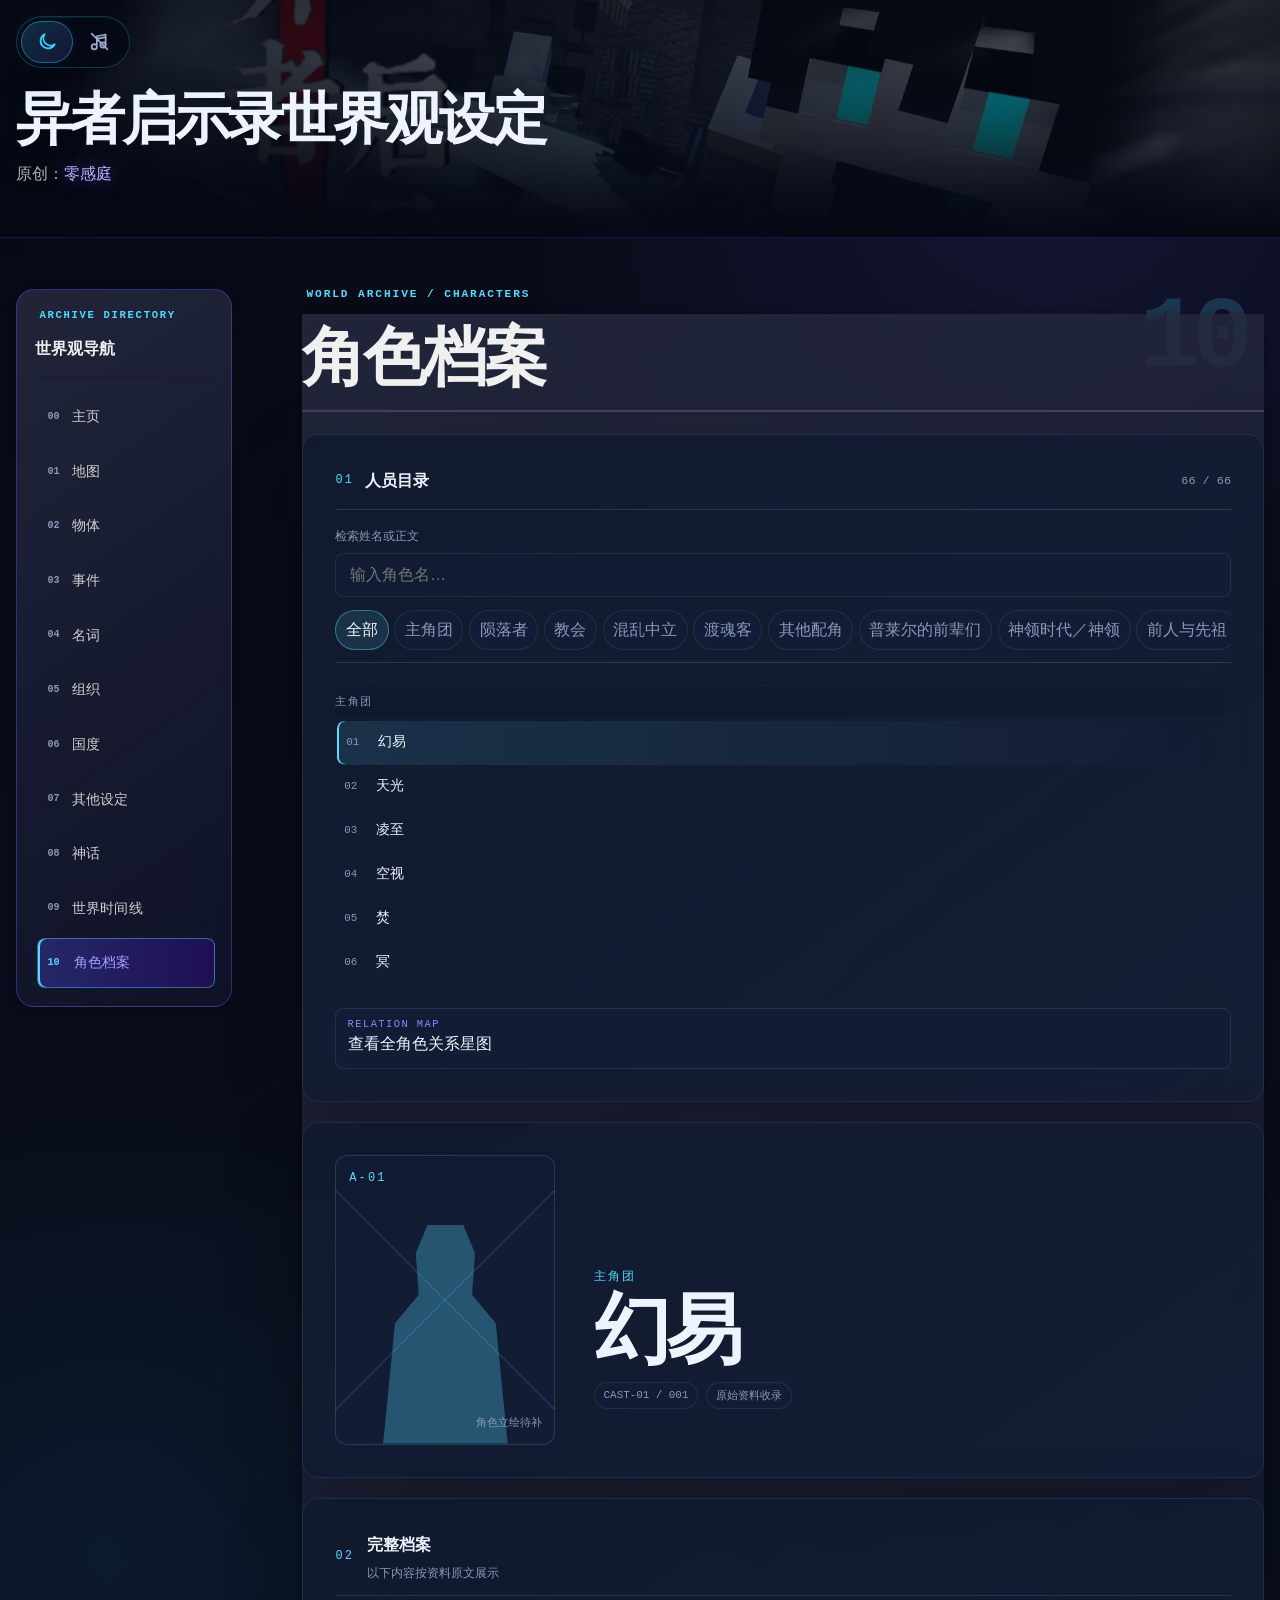
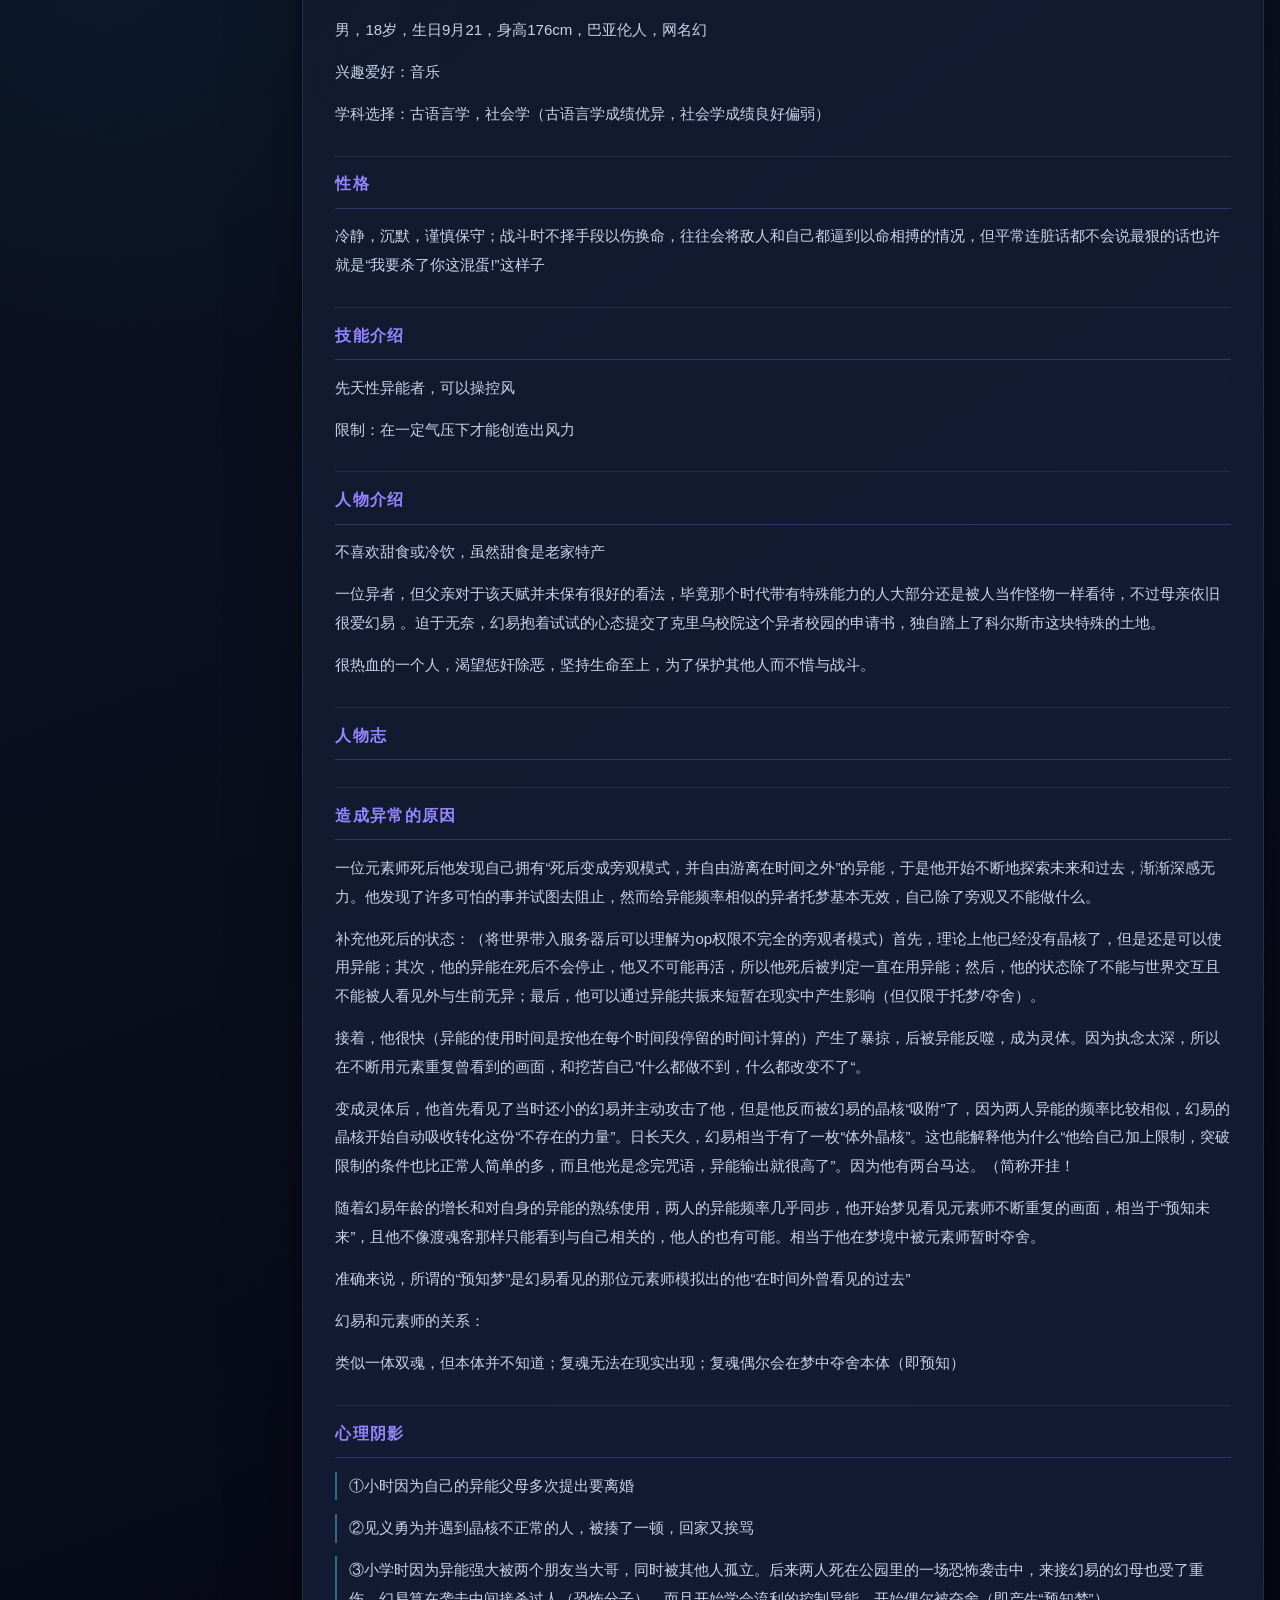
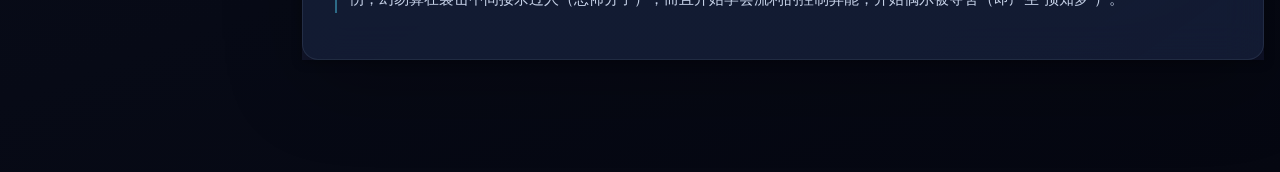
==== commit 9b1793a4: "feat(网站): 完善角色档案与页面体验 更新三维人物关系星图及最新关系数据，移除第一季战力排行。 优化主页地图与时间轴加载、导航可见性、主题控件及组织页配色。" ====
--- a/pages/characters.html
+++ b/pages/characters.html
@@ -65,10 +65,6 @@
               <span>RELATION MAP</span>
               查看全角色关系星图
             </button>
-            <button id="appendixButton" class="appendix-button" type="button">
-              <span>APPENDIX</span>
-              第一季战力排行
-            </button>
           </div>
         </section>
 
@@ -103,14 +99,6 @@
           </div>
         </section>
 
-        <section id="appendixView" class="character-dossier appendix-view archive-record-card" hidden aria-labelledby="appendixTitle">
-          <div class="appendix-head">
-            <p class="dossier-category">ARCHIVE APPENDIX</p>
-            <h2 id="appendixTitle">第一季战力排行</h2>
-            <p>以下内容按资料原文展示</p>
-          </div>
-          <article id="appendixContent" class="character-content appendix-content"></article>
-        </section>
       </section>
     </main>
   </div>
@@ -127,14 +115,25 @@
       <div class="relationship-map-toolbar">
         <label for="relationshipMapCharacterSelect">聚焦角色</label>
         <select id="relationshipMapCharacterSelect"></select>
+        <p class="relationship-map-runtime">
+          <i aria-hidden="true"></i>
+          <span id="relationshipMapRunState">微重力演算中</span>
+        </p>
+        <button id="relationshipMapPause" type="button">暂停物理</button>
+        <button id="relationshipMapReset" type="button">重置球体</button>
         <p class="relationship-map-counts">
-          <span><strong id="relationshipMapNodeCount">54</strong> 角色节点</span>
-          <span><strong id="relationshipMapEdgeCount">36</strong> 关系连线</span>
+          <span><strong id="relationshipMapNodeCount"></strong> 关系节点</span>
+          <span><strong id="relationshipMapEdgeCount"></strong> 条关系</span>
         </p>
       </div>
       <div class="relationship-map-stage">
-        <canvas id="relationshipMapCanvas" aria-label="可拖动、缩放并点击角色节点的全角色关系图"></canvas>
-        <p class="relationship-map-hint">滚轮缩放 · 拖动画布 · 点击节点聚焦</p>
+        <canvas id="relationshipMapCanvas" aria-label="三维球体内可旋转、缩放并点击聚焦的全角色关系星图"></canvas>
+        <p id="relationshipMapLegend" class="relationship-map-legend" aria-label="关系方向图例">
+          <span class="is-directed">→ 单向关系</span>
+          <span class="is-mutual">↔ 双向关系</span>
+          <span>拖动旋转 · 滚轮缩放 · 点击聚焦</span>
+        </p>
+        <p id="relationshipMapLiveSummary" class="visually-hidden" aria-live="polite"></p>
       </div>
       <footer class="relationship-map-inspector">
         <div>
--- a/css/anime-style.css
+++ b/css/anime-style.css
@@ -495,7 +495,7 @@
   min-height: 38px;
   display: inline-flex;
   align-items: center;
-  padding: 0 15px;
+  padding: 0 13px;
   border-radius: 999px;
   color: var(--anime-muted);
   font-size: 0.9rem;
@@ -1141,6 +1141,156 @@
   color: var(--anime-text);
 }
 
+/* 顶部模式与 BGM：胶囊式档案控制键 */
+.header-controls {
+  gap: 0;
+  padding: 4px;
+  border: 1px solid rgba(53, 212, 255, 0.22);
+  border-radius: 999px;
+  background: rgba(5, 9, 22, 0.72);
+  box-shadow: inset 0 1px 0 rgba(255, 255, 255, 0.05), 0 12px 30px rgba(0, 0, 0, 0.2);
+  backdrop-filter: blur(14px);
+  -webkit-backdrop-filter: blur(14px);
+  isolation: isolate;
+  overflow: visible;
+}
+
+.header-controls .mode-toggle,
+.header-controls .music-toggle {
+  width: 52px;
+  height: 42px;
+  min-width: 52px;
+  min-height: 42px;
+  padding: 0;
+  border: 0;
+  border-radius: 999px;
+  color: var(--anime-muted);
+  background: transparent;
+  box-shadow: none;
+  backdrop-filter: none;
+  -webkit-backdrop-filter: none;
+  transition:
+    color 180ms var(--anime-ease),
+    background-color 180ms var(--anime-ease),
+    box-shadow 180ms var(--anime-ease),
+    transform 180ms var(--anime-ease);
+}
+
+.header-controls .mode-toggle[aria-pressed="true"],
+.header-controls .music-toggle[aria-pressed="true"] {
+  color: var(--anime-blue);
+  background: linear-gradient(135deg, rgba(53, 212, 255, 0.18), rgba(124, 92, 255, 0.16));
+  box-shadow: inset 0 0 0 1px rgba(53, 212, 255, 0.4), 0 0 18px rgba(53, 212, 255, 0.08);
+}
+
+.header-controls .mode-toggle:hover,
+.header-controls .music-toggle:hover {
+  color: var(--anime-text);
+  background: rgba(53, 212, 255, 0.1);
+  box-shadow: inset 0 0 0 1px rgba(53, 212, 255, 0.34);
+  transform: translateY(-1px);
+}
+
+.header-controls .mode-toggle[aria-pressed="true"]:hover,
+.header-controls .music-toggle[aria-pressed="true"]:hover {
+  color: #fff;
+  background: linear-gradient(135deg, rgba(53, 212, 255, 0.24), rgba(124, 92, 255, 0.2));
+  box-shadow: inset 0 0 0 1px rgba(53, 212, 255, 0.5), 0 0 20px rgba(53, 212, 255, 0.12);
+}
+
+.header-controls .mode-toggle:active,
+.header-controls .music-toggle:active {
+  transform: translateY(0) scale(0.96);
+}
+
+.header-controls .mode-toggle:focus-visible,
+.header-controls .music-toggle:focus-visible {
+  position: relative;
+  z-index: 1;
+  outline: 2px solid var(--anime-blue);
+  outline-offset: 3px;
+}
+
+.header-controls .mode-icon,
+.header-controls .music-icon {
+  display: grid;
+  place-items: center;
+  width: 22px;
+  height: 22px;
+  font-size: 0;
+  line-height: 0;
+}
+
+.header-controls .mode-icon::before,
+.header-controls .music-icon::before {
+  content: '';
+  display: block;
+  width: 21px;
+  height: 21px;
+  background: currentColor;
+  -webkit-mask: var(--control-icon) center / contain no-repeat;
+  mask: var(--control-icon) center / contain no-repeat;
+}
+
+.mode-toggle[aria-pressed="true"] .mode-icon::before {
+  --control-icon: url("data:image/svg+xml,%3Csvg xmlns='http://www.w3.org/2000/svg' viewBox='0 0 24 24'%3E%3Cpath d='M20.2 15.2A8.2 8.2 0 0 1 8.8 3.8 8.5 8.5 0 1 0 20.2 15.2Z' fill='none' stroke='black' stroke-width='2' stroke-linecap='round' stroke-linejoin='round'/%3E%3C/svg%3E");
+}
+
+.mode-toggle[aria-pressed="false"] .mode-icon::before {
+  --control-icon: url("data:image/svg+xml,%3Csvg xmlns='http://www.w3.org/2000/svg' viewBox='0 0 24 24'%3E%3Cg fill='none' stroke='black' stroke-width='2' stroke-linecap='round'%3E%3Ccircle cx='12' cy='12' r='4'/%3E%3Cpath d='M12 2v2M12 20v2M4.9 4.9l1.4 1.4M17.7 17.7l1.4 1.4M2 12h2M20 12h2M4.9 19.1l1.4-1.4M17.7 6.3l1.4-1.4'/%3E%3C/g%3E%3C/svg%3E");
+}
+
+.music-toggle[aria-pressed="true"] .music-icon::before {
+  --control-icon: url("data:image/svg+xml,%3Csvg xmlns='http://www.w3.org/2000/svg' viewBox='0 0 24 24'%3E%3Cg fill='none' stroke='black' stroke-width='2' stroke-linecap='round' stroke-linejoin='round'%3E%3Cpath d='M9 18V6l10-2v12M9 9l10-2'/%3E%3Ccircle cx='6' cy='18' r='3'/%3E%3Ccircle cx='16' cy='16' r='3'/%3E%3C/g%3E%3C/svg%3E");
+}
+
+.music-toggle[aria-pressed="false"] .music-icon::before {
+  --control-icon: url("data:image/svg+xml,%3Csvg xmlns='http://www.w3.org/2000/svg' viewBox='0 0 24 24'%3E%3Cg fill='none' stroke='black' stroke-width='2' stroke-linecap='round' stroke-linejoin='round'%3E%3Cpath d='M9 15V6l10-2v12M9 9l10-2'/%3E%3Ccircle cx='6' cy='18' r='3'/%3E%3Ccircle cx='16' cy='16' r='3'/%3E%3Cpath d='M3 3l18 18'/%3E%3C/g%3E%3C/svg%3E");
+}
+
+body.light-mode .header-controls {
+  border-color: rgba(22, 121, 207, 0.18);
+  background: rgba(245, 250, 255, 0.84);
+  box-shadow: inset 0 1px 0 #fff, 0 10px 24px rgba(49, 83, 126, 0.1);
+}
+
+body.light-mode .header-controls .mode-toggle,
+body.light-mode .header-controls .music-toggle {
+  color: #60708d;
+  background: transparent;
+}
+
+body.light-mode .header-controls .mode-toggle[aria-pressed="true"],
+body.light-mode .header-controls .music-toggle[aria-pressed="true"] {
+  color: #1679cf;
+  background: linear-gradient(135deg, rgba(22, 121, 207, 0.13), rgba(111, 85, 217, 0.11));
+  box-shadow: inset 0 0 0 1px rgba(22, 121, 207, 0.34), 0 8px 18px rgba(22, 121, 207, 0.08);
+}
+
+body.light-mode .header-controls .mode-toggle:hover,
+body.light-mode .header-controls .music-toggle:hover {
+  color: #17213d;
+  background: rgba(22, 121, 207, 0.08);
+  box-shadow: inset 0 0 0 1px rgba(22, 121, 207, 0.26);
+}
+
+body.light-mode .header-controls .mode-toggle[aria-pressed="true"]:hover,
+body.light-mode .header-controls .music-toggle[aria-pressed="true"]:hover {
+  color: #0d68b5;
+  background: linear-gradient(135deg, rgba(22, 121, 207, 0.17), rgba(111, 85, 217, 0.14));
+  box-shadow: inset 0 0 0 1px rgba(22, 121, 207, 0.4), 0 8px 20px rgba(22, 121, 207, 0.1);
+}
+
+@media (max-width: 640px) {
+  .header-controls .mode-toggle,
+  .header-controls .music-toggle {
+    width: 46px;
+    min-width: 46px;
+    height: 42px;
+    min-height: 42px;
+  }
+}
+
 body.light-mode .hero-lead,
 body.light-mode .content-paragraph,
 body.light-mode .home-intro .content-paragraph,
@@ -1283,7 +1433,128 @@
   width: 100%;
   height: auto;
   filter: saturate(1.08) contrast(1.1) brightness(0.58) hue-rotate(8deg);
-  transition: opacity 180ms var(--anime-ease), filter 180ms var(--anime-ease);
+  transition: opacity 480ms var(--anime-ease), filter 180ms var(--anime-ease);
+}
+
+.deferred-media {
+  isolation: isolate;
+}
+
+.deferred-media picture {
+  display: block;
+}
+
+.media-loading-layer {
+  position: absolute;
+  inset: 0;
+  z-index: 3;
+  display: grid;
+  align-content: center;
+  justify-items: center;
+  gap: 0.8rem;
+  padding: 1.5rem;
+  overflow: hidden;
+  color: rgba(223, 245, 255, 0.9);
+  background:
+    linear-gradient(rgba(53, 212, 255, 0.045) 1px, transparent 1px),
+    linear-gradient(90deg, rgba(53, 212, 255, 0.045) 1px, transparent 1px),
+    radial-gradient(circle at 50% 45%, rgba(53, 212, 255, 0.16), transparent 36%),
+    rgba(7, 12, 27, 0.97);
+  background-size: 34px 34px, 34px 34px, auto, auto;
+  opacity: 0;
+  visibility: hidden;
+  pointer-events: none;
+  transition: opacity 240ms var(--anime-ease), visibility 240ms var(--anime-ease);
+}
+
+.media-loading-layer::before {
+  content: '';
+  position: absolute;
+  inset: 0;
+  background: linear-gradient(110deg, transparent 35%, rgba(53, 212, 255, 0.14) 50%, transparent 65%);
+  transform: translateX(-100%);
+  animation: media-archive-scan 1.8s ease-in-out infinite;
+}
+
+.media-loading-spinner {
+  position: relative;
+  width: 42px;
+  height: 42px;
+  border: 2px solid rgba(53, 212, 255, 0.2);
+  border-top-color: var(--anime-blue);
+  border-right-color: var(--anime-purple);
+  border-radius: 50%;
+  box-shadow: 0 0 24px rgba(53, 212, 255, 0.24);
+  animation: media-archive-spin 900ms linear infinite;
+}
+
+.media-loading-label,
+.media-loading-error {
+  position: relative;
+  font-size: 0.82rem;
+  font-weight: 700;
+  letter-spacing: 0.12em;
+  text-align: center;
+}
+
+.media-loading-error {
+  display: none;
+  color: #ffb5bd;
+}
+
+.deferred-media.is-loading img {
+  opacity: 0;
+  transition: none;
+}
+
+.deferred-media.is-loading .media-loading-layer,
+.deferred-media.has-error .media-loading-layer {
+  opacity: 1;
+  visibility: visible;
+}
+
+.deferred-media.is-loading .media-loading-layer {
+  transition: none;
+}
+
+.deferred-media.is-ready img {
+  opacity: 1;
+}
+
+.deferred-media.has-error .media-loading-spinner,
+.deferred-media.has-error .media-loading-label {
+  display: none;
+}
+
+.deferred-media.has-error .media-loading-error {
+  display: block;
+}
+
+body.light-mode .media-loading-layer {
+  color: #31537e;
+  background:
+    linear-gradient(rgba(22, 121, 207, 0.06) 1px, transparent 1px),
+    linear-gradient(90deg, rgba(22, 121, 207, 0.06) 1px, transparent 1px),
+    radial-gradient(circle at 50% 45%, rgba(22, 121, 207, 0.13), transparent 38%),
+    rgba(239, 247, 255, 0.98);
+  background-size: 34px 34px, 34px 34px, auto, auto;
+}
+
+body.light-mode .media-loading-error {
+  color: #a32f42;
+}
+
+@keyframes media-archive-spin {
+  to {
+    transform: rotate(360deg);
+  }
+}
+
+@keyframes media-archive-scan {
+  55%,
+  100% {
+    transform: translateX(100%);
+  }
 }
 
 .timeline-drag-area {
@@ -1310,6 +1581,11 @@
   cursor: grabbing;
 }
 
+.timeline-drag-area.is-loading {
+  overflow: hidden;
+  cursor: wait;
+}
+
 .timeline-image-viewer {
   padding: clamp(0.75rem, 2vw, 1.25rem);
 }
@@ -1343,6 +1619,7 @@
   box-shadow: 0 18px 54px rgba(0, 0, 0, 0.34);
   pointer-events: none;
   user-select: none;
+  transition: opacity 480ms var(--anime-ease);
 }
 
 .timeline-lightbox-open {
@@ -2009,6 +2286,7 @@
   --archive-accent: #55d9ff;
   --archive-accent-soft: rgba(85, 217, 255, 0.12);
   --archive-accent-strong: rgba(85, 217, 255, 0.42);
+  --archive-table-head: #143044;
   --archive-violet: #9585ff;
   --archive-violet-soft: rgba(149, 133, 255, 0.14);
   --archive-line: rgba(85, 217, 255, 0.18);
@@ -2034,6 +2312,7 @@
   --archive-accent: #1679cf;
   --archive-accent-soft: rgba(22, 121, 207, 0.1);
   --archive-accent-strong: rgba(22, 121, 207, 0.34);
+  --archive-table-head: #dcecf8;
   --archive-violet: #6f55d9;
   --archive-violet-soft: rgba(111, 85, 217, 0.1);
   --archive-line: rgba(22, 121, 207, 0.16);
@@ -2428,7 +2707,7 @@
 
 .archive-page table th {
   color: var(--archive-text);
-  background: var(--archive-accent-soft) !important;
+  background: var(--archive-table-head) !important;
 }
 
 .archive-page .map-image img,
--- a/css/characters.css
+++ b/css/characters.css
@@ -267,28 +267,13 @@
   background: var(--character-accent-soft);
   outline: none;
 }
-.appendix-button {
-  display: grid;
-  width: 100%;
-  min-height: 52px;
-  margin-top: 0.7rem;
-  padding: 0.55rem 0.7rem;
-  border: 1px solid var(--character-line);
-  background: transparent;
-  text-align: left;
-  cursor: pointer;
-}
-.appendix-button span { color: var(--character-warning); font: 0.65rem Consolas, monospace; letter-spacing: 0.14em; }
-.appendix-button:hover, .appendix-button:focus-visible, .appendix-button.active { border-color: var(--character-warning); background: color-mix(in srgb, var(--character-warning) 10%, transparent); outline: none; }
-
 .directory-actions {
   display: grid;
-  grid-template-columns: repeat(2, minmax(0, 1fr));
+  grid-template-columns: minmax(0, 1fr);
   gap: 0.7rem;
   margin-top: 0.8rem;
 }
 
-.directory-actions .appendix-button,
 .relationship-map-button {
   min-height: 56px;
   margin-top: 0;
@@ -351,7 +336,7 @@
   clip-path: polygon(38% 0, 62% 0, 70% 13%, 68% 32%, 84% 45%, 92% 100%, 8% 100%, 16% 45%, 32% 32%, 30% 13%);
 }
 .dossier-identity { align-self: end; padding-bottom: 2.2rem; }
-.dossier-identity h2, .appendix-head h2 {
+.dossier-identity h2 {
   max-width: 850px;
   margin: 0.3rem 0 1rem;
   font-size: clamp(2.8rem, 6vw, 6.4rem);
@@ -385,9 +370,6 @@
 .character-content .source-record-title { display: none; }
 .character-content .source-list-line { padding-left: 0.7rem; border-left: 2px solid var(--character-line-strong); }
 
-.appendix-head { margin-bottom: 2rem; padding-bottom: 1.5rem; border-bottom: 1px solid var(--character-line); }
-.appendix-head p:last-child { color: var(--character-muted); }
-.appendix-content { max-width: 920px; }
 .directory-empty { padding: 1rem 0.4rem; color: var(--character-muted); font-size: 0.8rem; }
 
 @media (max-width: 1120px) {
@@ -423,7 +405,7 @@
   .dossier-masthead { display: block; min-height: 0; }
   .portrait-placeholder { min-height: 300px; margin-bottom: 1.3rem; border-bottom: 1px solid var(--character-line); }
   .dossier-identity { padding-bottom: 1.3rem; }
-  .dossier-identity h2, .appendix-head h2 { font-size: 3.1rem; }
+  .dossier-identity h2 { font-size: 3.1rem; }
 }
 
 @media (prefers-reduced-motion: reduce) {
@@ -633,26 +615,23 @@
   transform: translateX(2px);
 }
 
-.archive-page .appendix-button {
+.archive-page .relationship-map-button {
   border-color: var(--archive-line-soft);
   border-radius: 8px;
   color: var(--archive-text);
   background: var(--archive-surface-soft);
 }
 
-.archive-page .relationship-map-button {
-  border-color: var(--archive-accent-strong);
-  border-radius: 8px;
-  color: var(--archive-text);
-  background: var(--archive-accent-soft);
-}
-
 .archive-page .relationship-map-button span {
-  color: var(--archive-accent);
-}
-
-.archive-page .appendix-button span {
   color: var(--archive-violet);
+}
+
+.archive-page .relationship-map-button:hover,
+.archive-page .relationship-map-button:focus-visible {
+  border-color: var(--archive-violet);
+  background: var(--archive-violet-soft);
+  box-shadow: none;
+  outline: none;
 }
 
 .archive-page .character-dossier {
@@ -682,8 +661,7 @@
   background: var(--archive-accent-strong);
 }
 
-.archive-page .dossier-identity h2,
-.archive-page .appendix-head h2 {
+.archive-page .dossier-identity h2 {
   color: var(--archive-text);
 }
 
@@ -702,13 +680,11 @@
   min-width: 0;
 }
 
-.archive-page .document-heading,
-.archive-page .appendix-head {
+.archive-page .document-heading {
   border-bottom-color: var(--archive-line);
 }
 
 .archive-page .document-heading p,
-.archive-page .appendix-head p:last-child,
 .archive-page .character-search-label,
 .archive-page .character-count,
 .archive-page .portrait-note {
@@ -726,10 +702,6 @@
 
 .archive-page .character-content .source-list-line {
   border-left-color: var(--archive-accent-strong);
-}
-
-.archive-page .appendix-view.archive-record-card {
-  padding: clamp(1.3rem, 2.5vw, 2rem);
 }
 
 @media (max-width: 820px) {
@@ -892,6 +864,54 @@
   background: var(--archive-surface-soft, var(--character-panel-soft));
 }
 
+.relationship-map-toolbar button {
+  min-height: 42px;
+  padding: 0.55rem 0.85rem;
+  border: 1px solid var(--archive-line-soft, var(--character-line));
+  border-radius: 8px;
+  color: var(--archive-text, var(--character-text));
+  background: var(--archive-surface-soft, var(--character-panel-soft));
+  cursor: pointer;
+}
+
+.relationship-map-toolbar button:hover,
+.relationship-map-toolbar button:focus-visible {
+  border-color: var(--archive-accent, var(--character-accent));
+  box-shadow: 0 0 0 3px var(--archive-accent-soft, var(--character-accent-soft));
+  outline: none;
+}
+
+.relationship-map-runtime {
+  display: inline-flex;
+  align-items: center;
+  gap: 0.45rem;
+  margin: 0;
+  color: var(--archive-muted, var(--character-muted));
+  font: 0.7rem Consolas, monospace;
+}
+
+.relationship-map-runtime i {
+  width: 7px;
+  height: 7px;
+  border-radius: 50%;
+  background: #62f4c6;
+  box-shadow: 0 0 12px rgba(98, 244, 198, 0.9);
+  animation: relationship-map-pulse 1.8s ease-in-out infinite;
+}
+
+.relationship-map-runtime.is-paused i {
+  background: #91a4b4;
+  box-shadow: none;
+  animation: none;
+}
+
+@keyframes relationship-map-pulse {
+  50% {
+    opacity: 0.35;
+    transform: scale(0.75);
+  }
+}
+
 .relationship-map-counts {
   display: flex;
   gap: 1rem;
@@ -908,7 +928,10 @@
   position: relative;
   min-height: 0;
   overflow: hidden;
-  background: #070b16;
+  background:
+    radial-gradient(circle at 50% 48%, rgba(43, 128, 184, 0.2), transparent 42%),
+    radial-gradient(circle at 78% 12%, rgba(115, 82, 208, 0.14), transparent 36%),
+    #040813;
 }
 
 #relationshipMapCanvas {
@@ -924,18 +947,46 @@
   cursor: grabbing;
 }
 
-.relationship-map-hint {
+.relationship-map-legend {
   position: absolute;
-  right: 1rem;
+  left: 1rem;
   bottom: 0.85rem;
+  display: flex;
+  flex-wrap: wrap;
+  gap: 0.65rem;
+  max-width: calc(100% - 2rem);
   margin: 0;
   padding: 0.4rem 0.65rem;
   border: 1px solid rgba(107, 217, 255, 0.18);
-  border-radius: 999px;
+  border-radius: 9px;
   color: rgba(231, 247, 255, 0.72);
   background: rgba(5, 9, 18, 0.74);
   font-size: 0.68rem;
   pointer-events: none;
+}
+
+.relationship-map-legend span {
+  white-space: nowrap;
+}
+
+.relationship-map-legend .is-directed {
+  color: #5ce4ff;
+}
+
+.relationship-map-legend .is-mutual {
+  color: #b19cff;
+}
+
+.visually-hidden {
+  position: absolute !important;
+  width: 1px !important;
+  height: 1px !important;
+  padding: 0 !important;
+  margin: -1px !important;
+  overflow: hidden !important;
+  clip: rect(0, 0, 0, 0) !important;
+  white-space: nowrap !important;
+  border: 0 !important;
 }
 
 .relationship-map-inspector {
@@ -978,6 +1029,36 @@
   outline: none;
 }
 
+.light-mode.character-page .relationship-map-modal {
+  background: rgba(219, 231, 243, 0.7);
+}
+
+.light-mode.character-page .relationship-map-dialog {
+  background: rgba(245, 250, 253, 0.98);
+  box-shadow: 0 30px 90px rgba(42, 66, 92, 0.2), 0 0 36px rgba(8, 127, 158, 0.1);
+}
+
+.light-mode.character-page .relationship-map-stage {
+  background:
+    radial-gradient(circle at 50% 48%, rgba(71, 164, 201, 0.14), transparent 45%),
+    radial-gradient(circle at 78% 12%, rgba(128, 97, 207, 0.09), transparent 38%),
+    #edf5fa;
+}
+
+.light-mode.character-page .relationship-map-legend {
+  border-color: rgba(20, 105, 138, 0.24);
+  color: #4c6777;
+  background: rgba(248, 252, 254, 0.88);
+}
+
+.light-mode.character-page .relationship-map-legend .is-directed {
+  color: #087f9e;
+}
+
+.light-mode.character-page .relationship-map-legend .is-mutual {
+  color: #6948c7;
+}
+
 @media (max-width: 640px) {
   .directory-actions {
     grid-template-columns: 1fr;
@@ -1007,6 +1088,15 @@
     min-width: 0;
   }
 
+  .relationship-map-runtime {
+    margin-right: auto;
+  }
+
+  .relationship-map-toolbar button {
+    min-height: 44px;
+    flex: 1 1 calc(50% - 0.5rem);
+  }
+
   .relationship-map-counts {
     width: 100%;
     margin-left: 0;
@@ -1022,8 +1112,11 @@
     width: 100%;
   }
 
-  .relationship-map-hint {
-    display: none;
+  .relationship-map-legend {
+    right: 0.75rem;
+    left: 0.75rem;
+    max-width: none;
+    justify-content: center;
   }
 }
 
